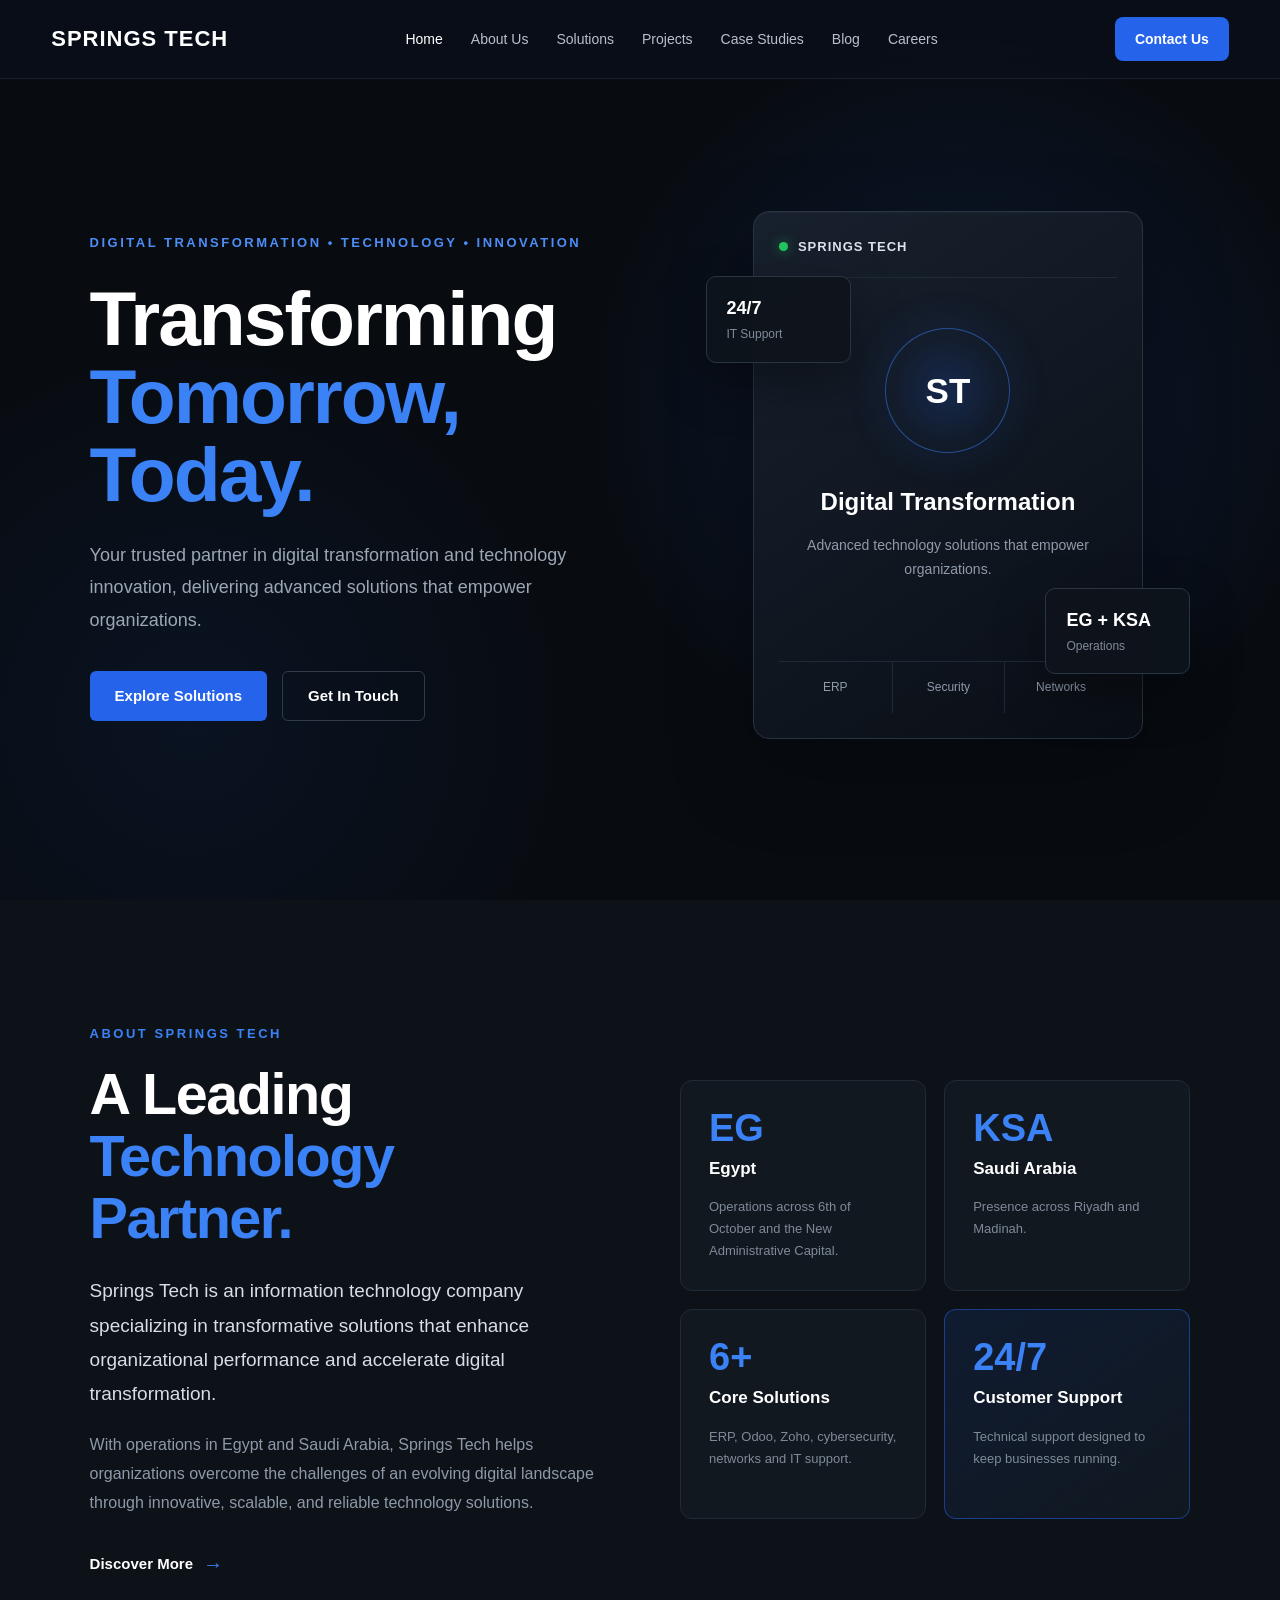
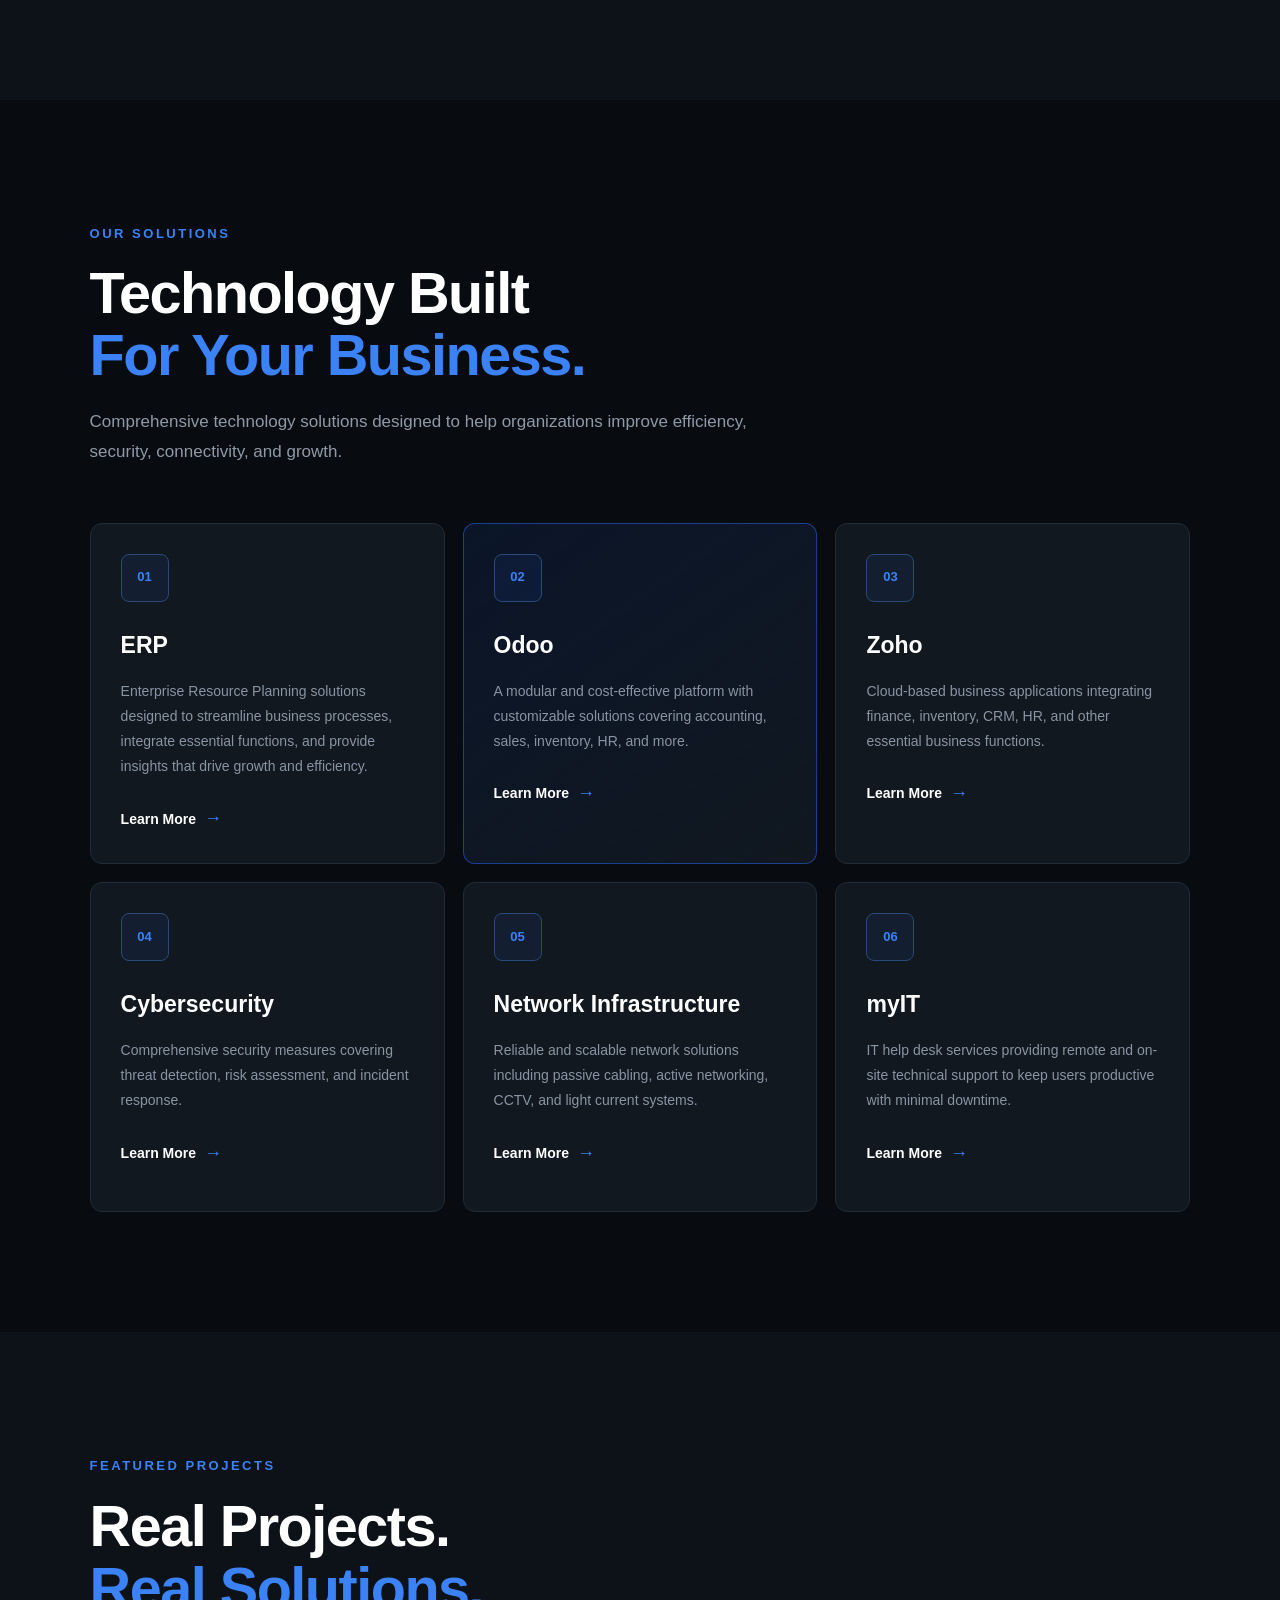
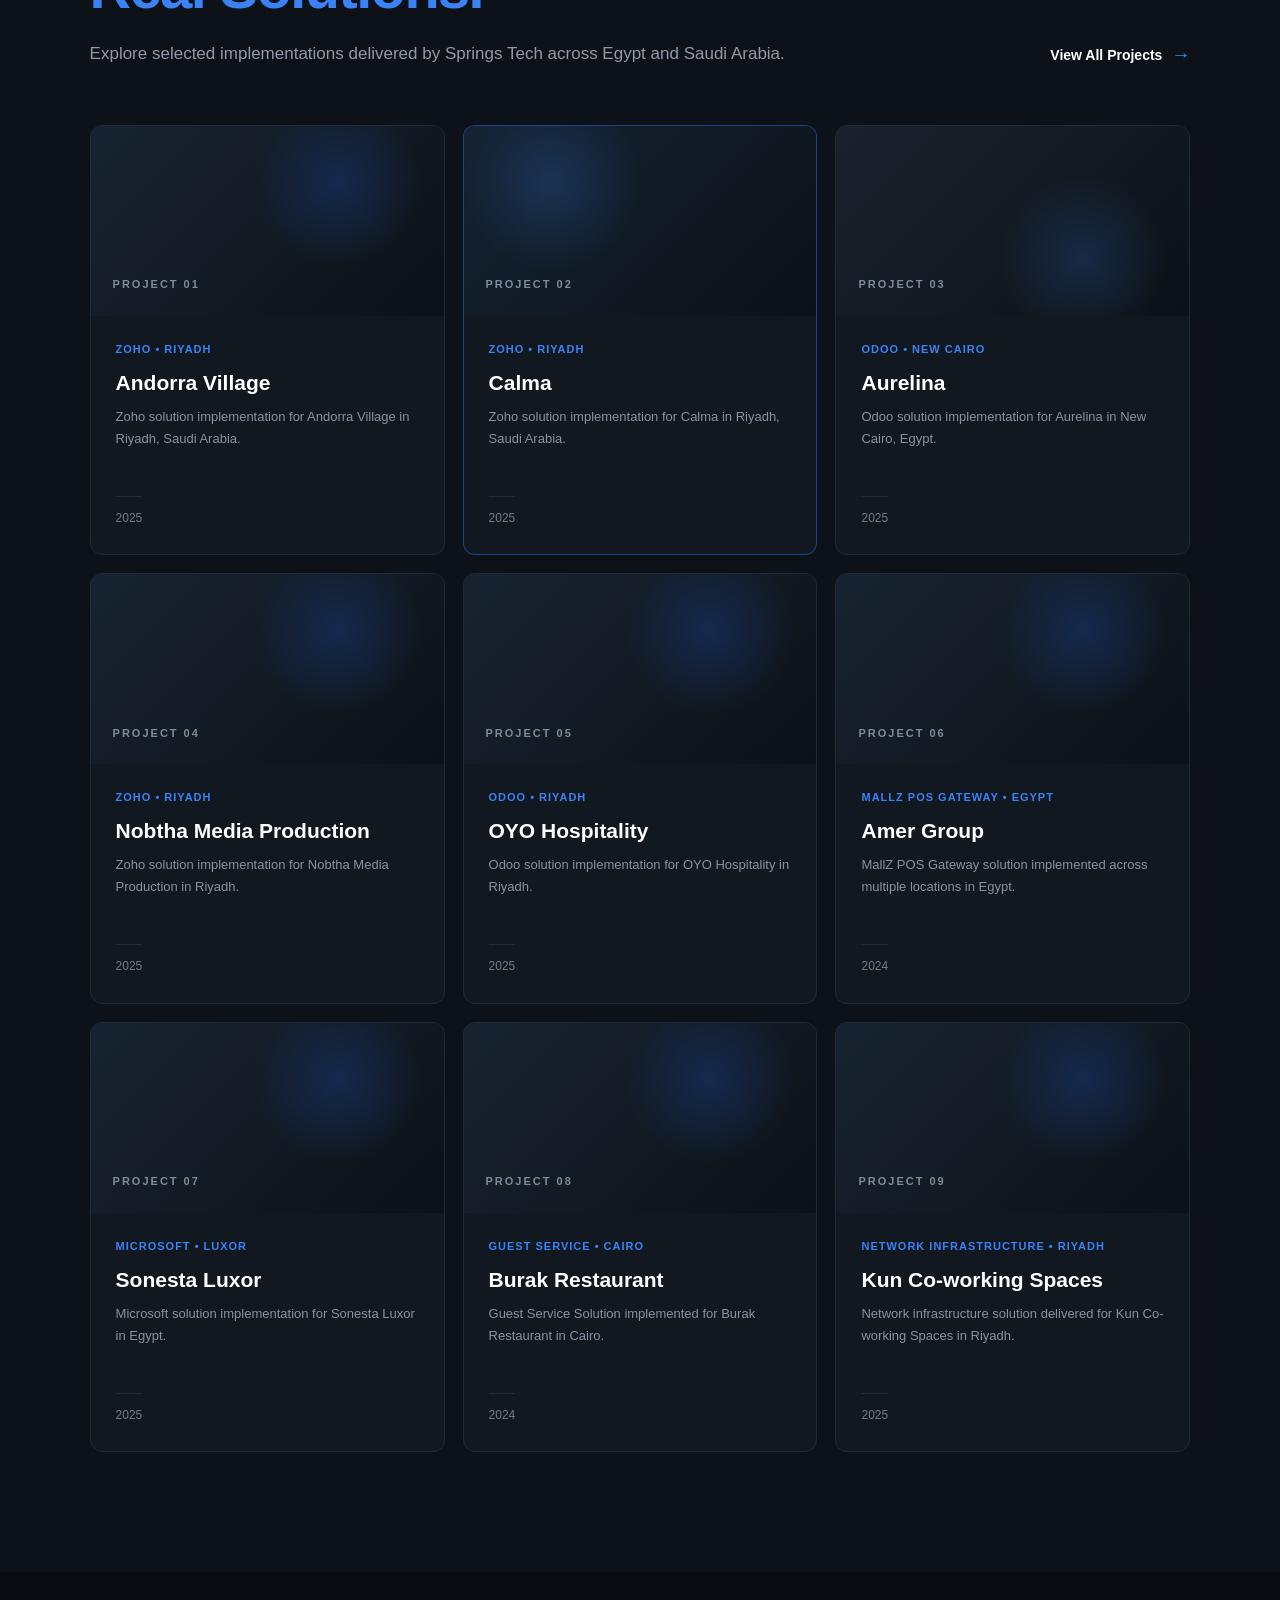
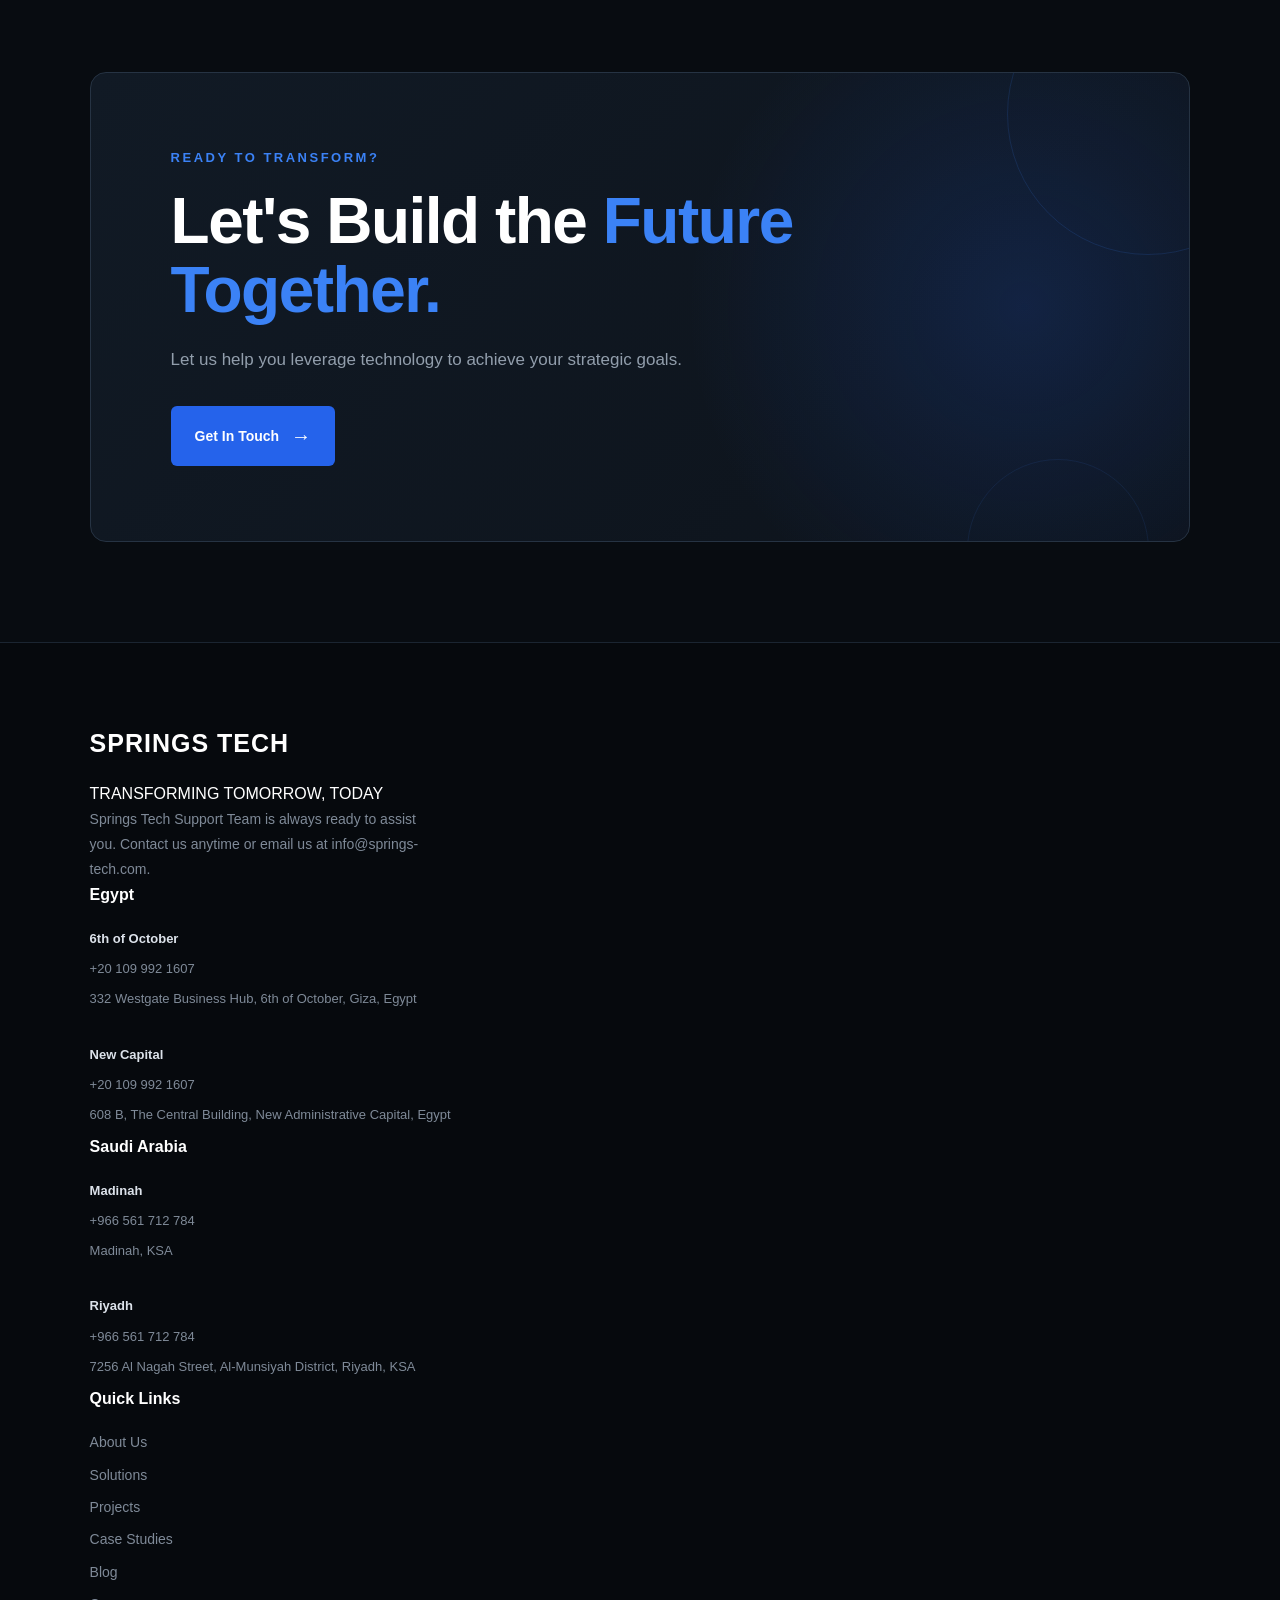
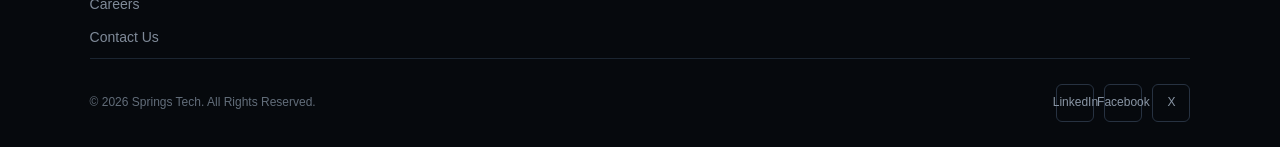
==== Home/index.html @ c2e62d29 "كدة كلو تمام" ====
<!DOCTYPE html>
<html lang="en">


<head>
    <meta charset="UTF-8">
    <meta name="viewport" content="width=device-width, initial-scale=1.0">

    <title>Springs Tech | Transforming Tomorrow, Today</title>

  <link rel="stylesheet" href="../Navbar/navbar.css">
<link rel="stylesheet" href="../CTA/cta.css">
<link rel="stylesheet" href="../Footer/footer.css">
<link rel="stylesheet" href="home.css">

</head>


<body>

    <!-- =========================
         NAVBAR
    ========================== -->

    <header class="navbar">

        <div class="navbar-container">

            <a href="index.html" class="logo">
                SPRINGS TECH
            </a>

            <nav class="nav-menu">

                <a href="index.html" class="nav-link active">
                    Home
                </a>

                <a href="pages/about.html" class="nav-link">
                    About Us
                </a>

                <a href="pages/solutions.html" class="nav-link">
                    Solutions
                </a>

                <a href="pages/projects.html" class="nav-link">
                    Projects
                </a>

                <a href="pages/case-studies.html" class="nav-link">
                    Case Studies
                </a>

                <a href="pages/blog.html" class="nav-link">
                    Blog
                </a>

                <a href="pages/careers.html" class="nav-link">
                    Careers
                </a>

            </nav>

            <a href="pages/contact.html" class="contact-btn">
                Contact Us
            </a>

            <button
                class="menu-toggle"
                id="menuToggle"
                aria-label="Open navigation menu"
            >
                <span></span>
                <span></span>
                <span></span>
            </button>

        </div>

    </header>


    <!-- =========================
         HERO
    ========================== -->

    <section class="hero">

        <div class="hero-container">

            <div class="hero-content">

                <span class="hero-label">
                    DIGITAL TRANSFORMATION • TECHNOLOGY • INNOVATION
                </span>

                <h1>
                    Transforming
                    <span>Tomorrow, Today.</span>
                </h1>

                <p>
                    Your trusted partner in digital transformation
                    and technology innovation, delivering advanced
                    solutions that empower organizations.
                </p>

                <div class="hero-buttons">

                    <a
                        href="#solutions"
                        class="hero-btn primary"
                    >
                        Explore Solutions
                    </a>

                    <a
                        href="pages/contact.html"
                        class="hero-btn secondary"
                    >
                        Get In Touch
                    </a>

                </div>

            </div>


            <div class="hero-visual">

                <div class="hero-card main-card">

                    <div class="card-top">

                        <span class="status-dot"></span>

                        <span>
                            SPRINGS TECH
                        </span>

                    </div>


                    <div class="card-content">

                        <div class="tech-circle">
                            ST
                        </div>

                        <h3>
                            Digital Transformation
                        </h3>

                        <p>
                            Advanced technology solutions
                            that empower organizations.
                        </p>

                    </div>


                    <div class="card-footer">

                        <span>
                            ERP
                        </span>

                        <span>
                            Security
                        </span>

                        <span>
                            Networks
                        </span>

                    </div>

                </div>


                <div class="floating-card card-one">

                    <strong>
                        24/7
                    </strong>

                    <span>
                        IT Support
                    </span>

                </div>


                <div class="floating-card card-two">

                    <strong>
                        EG + KSA
                    </strong>

                    <span>
                        Operations
                    </span>

                </div>

            </div>

        </div>

    </section>


    <!-- =========================
         ABOUT
    ========================== -->

    <section class="about-section" id="about">

        <div class="about-container">

            <div class="about-content">

                <span class="section-label">
                    ABOUT SPRINGS TECH
                </span>

                <h2>
                    A Leading
                    <span>
                        Technology Partner.
                    </span>
                </h2>

                <p class="about-intro">
                    Springs Tech is an information technology company
                    specializing in transformative solutions that
                    enhance organizational performance and accelerate
                    digital transformation.
                </p>

                <p class="about-description">
                    With operations in Egypt and Saudi Arabia, Springs Tech
                    helps organizations overcome the challenges of an
                    evolving digital landscape through innovative,
                    scalable, and reliable technology solutions.
                </p>

                <a
                    href="pages/about.html"
                    class="about-btn"
                >
                    Discover More
                    <span>→</span>
                </a>

            </div>


            <div class="about-stats">

                <div class="stat-card">

                    <span class="stat-number">
                        EG
                    </span>

                    <span class="stat-title">
                        Egypt
                    </span>

                    <p>
                        Operations across 6th of October
                        and the New Administrative Capital.
                    </p>

                </div>


                <div class="stat-card">

                    <span class="stat-number">
                        KSA
                    </span>

                    <span class="stat-title">
                        Saudi Arabia
                    </span>

                    <p>
                        Presence across Riyadh
                        and Madinah.
                    </p>

                </div>


                <div class="stat-card">

                    <span class="stat-number">
                        6+
                    </span>

                    <span class="stat-title">
                        Core Solutions
                    </span>

                    <p>
                        ERP, Odoo, Zoho, cybersecurity,
                        networks and IT support.
                    </p>

                </div>


                <div class="stat-card highlight">

                    <span class="stat-number">
                        24/7
                    </span>

                    <span class="stat-title">
                        Customer Support
                    </span>

                    <p>
                        Technical support designed
                        to keep businesses running.
                    </p>

                </div>

            </div>

        </div>

    </section>


    <!-- =========================
         SOLUTIONS
    ========================== -->

    <section
        class="solutions-section"
        id="solutions"
    >

        <div class="solutions-container">

            <div class="solutions-header">

                <span class="solutions-label">
                    OUR SOLUTIONS
                </span>

                <h2>
                    Technology Built
                    <span>
                        For Your Business.
                    </span>
                </h2>

                <p>
                    Comprehensive technology solutions designed
                    to help organizations improve efficiency,
                    security, connectivity, and growth.
                </p>

            </div>


            <div class="solutions-grid">


                <!-- ERP -->

                <div class="solution-card">

                    <div class="solution-icon">
                        01
                    </div>

                    <h3>
                        ERP
                    </h3>

                    <p>
                        Enterprise Resource Planning solutions
                        designed to streamline business processes,
                        integrate essential functions, and provide
                        insights that drive growth and efficiency.
                    </p>

                    <a
                        href="pages/solutions.html"
                        class="solution-link"
                    >
                        Learn More
                        <span>→</span>
                    </a>

                </div>


                <!-- ODOO -->

                <div class="solution-card featured">

                    <div class="solution-icon">
                        02
                    </div>

                    <h3>
                        Odoo
                    </h3>

                    <p>
                        A modular and cost-effective platform with
                        customizable solutions covering accounting,
                        sales, inventory, HR, and more.
                    </p>

                    <a
                        href="pages/solutions.html"
                        class="solution-link"
                    >
                        Learn More
                        <span>→</span>
                    </a>

                </div>


                <!-- ZOHO -->

                <div class="solution-card">

                    <div class="solution-icon">
                        03
                    </div>

                    <h3>
                        Zoho
                    </h3>

                    <p>
                        Cloud-based business applications integrating
                        finance, inventory, CRM, HR, and other essential
                        business functions.
                    </p>

                    <a
                        href="pages/solutions.html"
                        class="solution-link"
                    >
                        Learn More
                        <span>→</span>
                    </a>

                </div>


                <!-- CYBERSECURITY -->

                <div class="solution-card">

                    <div class="solution-icon">
                        04
                    </div>

                    <h3>
                        Cybersecurity
                    </h3>

                    <p>
                        Comprehensive security measures covering
                        threat detection, risk assessment, and
                        incident response.
                    </p>

                    <a
                        href="pages/solutions.html"
                        class="solution-link"
                    >
                        Learn More
                        <span>→</span>
                    </a>

                </div>


                <!-- NETWORK -->

                <div class="solution-card">

                    <div class="solution-icon">
                        05
                    </div>

                    <h3>
                        Network Infrastructure
                    </h3>

                    <p>
                        Reliable and scalable network solutions including
                        passive cabling, active networking, CCTV, and
                        light current systems.
                    </p>

                    <a
                        href="pages/solutions.html"
                        class="solution-link"
                    >
                        Learn More
                        <span>→</span>
                    </a>

                </div>


                <!-- MYIT -->

                <div class="solution-card">

                    <div class="solution-icon">
                        06
                    </div>

                    <h3>
                        myIT
                    </h3>

                    <p>
                        IT help desk services providing remote and
                        on-site technical support to keep users
                        productive with minimal downtime.
                    </p>

                    <a
                        href="pages/solutions.html"
                        class="solution-link"
                    >
                        Learn More
                        <span>→</span>
                    </a>

                </div>

            </div>

        </div>

    </section>


    <!-- =========================
         PROJECTS
    ========================== -->

    <section
        class="projects-section"
        id="projects"
    >

        <div class="projects-container">

            <div class="projects-header">

                <div class="projects-heading">

                    <span class="projects-label">
                        FEATURED PROJECTS
                    </span>

                    <h2>
                        Real Projects.
                        <span>
                            Real Solutions.
                        </span>
                    </h2>

                    <p>
                        Explore selected implementations delivered
                        by Springs Tech across Egypt and Saudi Arabia.
                    </p>

                </div>


                <a
                    href="pages/projects.html"
                    class="projects-view-all"
                >
                    View All Projects
                    <span>→</span>
                </a>

            </div>


            <div class="projects-grid">


                <!-- PROJECT 01 -->

                <article class="project-card">

                    <div class="project-visual">

                        <span class="project-number">
                            PROJECT 01
                        </span>

                    </div>


                    <div class="project-content">

                        <span class="project-category">
                            Zoho • Riyadh
                        </span>

                        <h3>
                            Andorra Village
                        </h3>

                        <p>
                            Zoho solution implementation for
                            Andorra Village in Riyadh, Saudi Arabia.
                        </p>

                        <span class="project-year">
                            2025
                        </span>

                    </div>

                </article>


                <!-- PROJECT 02 -->

                <article class="project-card featured">

                    <div class="project-visual">

                        <span class="project-number">
                            PROJECT 02
                        </span>

                    </div>


                    <div class="project-content">

                        <span class="project-category">
                            Zoho • Riyadh
                        </span>

                        <h3>
                            Calma
                        </h3>

                        <p>
                            Zoho solution implementation for
                            Calma in Riyadh, Saudi Arabia.
                        </p>

                        <span class="project-year">
                            2025
                        </span>

                    </div>

                </article>


                <!-- PROJECT 03 -->

                <article class="project-card">

                    <div class="project-visual">

                        <span class="project-number">
                            PROJECT 03
                        </span>

                    </div>


                    <div class="project-content">

                        <span class="project-category">
                            Odoo • New Cairo
                        </span>

                        <h3>
                            Aurelina
                        </h3>

                        <p>
                            Odoo solution implementation for
                            Aurelina in New Cairo, Egypt.
                        </p>

                        <span class="project-year">
                            2025
                        </span>

                    </div>

                </article>


                <!-- PROJECT 04 -->

                <article class="project-card">

                    <div class="project-visual">

                        <span class="project-number">
                            PROJECT 04
                        </span>

                    </div>


                    <div class="project-content">

                        <span class="project-category">
                            Zoho • Riyadh
                        </span>

                        <h3>
                            Nobtha Media Production
                        </h3>

                        <p>
                            Zoho solution implementation for
                            Nobtha Media Production in Riyadh.
                        </p>

                        <span class="project-year">
                            2025
                        </span>

                    </div>

                </article>


                <!-- PROJECT 05 -->

                <article class="project-card">

                    <div class="project-visual">

                        <span class="project-number">
                            PROJECT 05
                        </span>

                    </div>


                    <div class="project-content">

                        <span class="project-category">
                            Odoo • Riyadh
                        </span>

                        <h3>
                            OYO Hospitality
                        </h3>

                        <p>
                            Odoo solution implementation for
                            OYO Hospitality in Riyadh.
                        </p>

                        <span class="project-year">
                            2025
                        </span>

                    </div>

                </article>


                <!-- PROJECT 06 -->

                <article class="project-card">

                    <div class="project-visual">

                        <span class="project-number">
                            PROJECT 06
                        </span>

                    </div>


                    <div class="project-content">

                        <span class="project-category">
                            MallZ POS Gateway • Egypt
                        </span>

                        <h3>
                            Amer Group
                        </h3>

                        <p>
                            MallZ POS Gateway solution implemented
                            across multiple locations in Egypt.
                        </p>

                        <span class="project-year">
                            2024
                        </span>

                    </div>

                </article>


                <!-- PROJECT 07 -->

                <article class="project-card">

                    <div class="project-visual">

                        <span class="project-number">
                            PROJECT 07
                        </span>

                    </div>


                    <div class="project-content">

                        <span class="project-category">
                            Microsoft • Luxor
                        </span>

                        <h3>
                            Sonesta Luxor
                        </h3>

                        <p>
                            Microsoft solution implementation
                            for Sonesta Luxor in Egypt.
                        </p>

                        <span class="project-year">
                            2025
                        </span>

                    </div>

                </article>


                <!-- PROJECT 08 -->

                <article class="project-card">

                    <div class="project-visual">

                        <span class="project-number">
                            PROJECT 08
                        </span>

                    </div>


                    <div class="project-content">

                        <span class="project-category">
                            Guest Service • Cairo
                        </span>

                        <h3>
                            Burak Restaurant
                        </h3>

                        <p>
                            Guest Service Solution implemented
                            for Burak Restaurant in Cairo.
                        </p>

                        <span class="project-year">
                            2024
                        </span>

                    </div>

                </article>


                <!-- PROJECT 09 -->

                <article class="project-card">

                    <div class="project-visual">

                        <span class="project-number">
                            PROJECT 09
                        </span>

                    </div>


                    <div class="project-content">

                        <span class="project-category">
                            Network Infrastructure • Riyadh
                        </span>

                        <h3>
                            Kun Co-working Spaces
                        </h3>

                        <p>
                            Network infrastructure solution delivered
                            for Kun Co-working Spaces in Riyadh.
                        </p>

                        <span class="project-year">
                            2025
                        </span>

                    </div>

                </article>

            </div>

        </div>

    </section>


    <!-- =========================
         CTA
    ========================== -->

    <section class="cta-section">

        <div class="cta-container">

            <div class="cta-content">

                <span class="cta-label">
                    READY TO TRANSFORM?
                </span>

                <h2>
                    Let's Build the
                    <span>Future Together.</span>
                </h2>

                <p>
                    Let us help you leverage technology to achieve
                    your strategic goals.
                </p>

                <a
                    href="pages/contact.html"
                    class="cta-button"
                >
                    Get In Touch
                    <span>→</span>
                </a>

            </div>

        </div>

    </section>


    <!-- =========================
         FOOTER
    ========================== -->

    <footer class="footer">

        <div class="footer-container">


            <div class="footer-brand">

                <a href="index.html" class="footer-logo">
                    SPRINGS TECH
                </a>

                <p>
                    TRANSFORMING TOMORROW, TODAY
                </p>

                <p class="footer-description">
                    Springs Tech Support Team is always ready
                    to assist you. Contact us anytime or email us
                    at info@springs-tech.com.
                </p>

            </div>


            <div class="footer-column">

                <h3>
                    Egypt
                </h3>

                <p>
                    <strong>6th of October</strong>
                </p>

                <p>
                    +20 109 992 1607
                </p>

                <p>
                    332 Westgate Business Hub,
                    6th of October, Giza, Egypt
                </p>

                <br>

                <p>
                    <strong>New Capital</strong>
                </p>

                <p>
                    +20 109 992 1607
                </p>

                <p>
                    608 B, The Central Building,
                    New Administrative Capital, Egypt
                </p>

            </div>


            <div class="footer-column">

                <h3>
                    Saudi Arabia
                </h3>

                <p>
                    <strong>Madinah</strong>
                </p>

                <p>
                    +966 561 712 784
                </p>

                <p>
                    Madinah, KSA
                </p>

                <br>

                <p>
                    <strong>Riyadh</strong>
                </p>

                <p>
                    +966 561 712 784
                </p>

                <p>
                    7256 Al Nagah Street,
                    Al-Munsiyah District,
                    Riyadh, KSA
                </p>

            </div>


            <div class="footer-column">

                <h3>
                    Quick Links
                </h3>

                <a href="pages/about.html">
                    About Us
                </a>

                <a href="#solutions">
                    Solutions
                </a>

                <a href="#projects">
                    Projects
                </a>

                <a href="pages/case-studies.html">
                    Case Studies
                </a>

                <a href="pages/blog.html">
                    Blog
                </a>

                <a href="pages/careers.html">
                    Careers
                </a>

                <a href="pages/contact.html">
                    Contact Us
                </a>

            </div>

        </div>


        <div class="footer-bottom">

            <p>
                © 2026 Springs Tech. All Rights Reserved.
            </p>

            <div class="footer-social">

                <a
                    href="https://www.linkedin.com/"
                    target="_blank"
                >
                    LinkedIn
                </a>

                <a
                    href="https://www.facebook.com/"
                    target="_blank"
                >
                    Facebook
                </a>

                <a
                    href="https://x.com/"
                    target="_blank"
                >
                    X
                </a>

            </div>

        </div>

    </footer>


    <!-- =========================ؤ
         JAVASCRIPT
    ========================== -->

    <script src="js/navbar.js"></script>

</body>

</html>
---- Navbar/navbar.css ----
/* =========================
   NAVBAR
========================= */

.navbar {
    position: fixed;
    top: 0;
    left: 0;
    width: 100%;
    z-index: 1000;
    background: rgba(10, 15, 25, 0.92);
    backdrop-filter: blur(12px);
    border-bottom: 1px solid rgba(255, 255, 255, 0.08);
}

.navbar-container {
    width: min(1200px, 92%);
    margin: auto;
    min-height: 78px;

    display: flex;
    align-items: center;
    justify-content: space-between;
    gap: 30px;
}

.logo {
    color: #ffffff;
    text-decoration: none;
    font-size: 22px;
    font-weight: 800;
    letter-spacing: 1px;
    white-space: nowrap;
}

.nav-menu {
    display: flex;
    align-items: center;
    gap: 28px;
}

.nav-link {
    color: #b8c0cc;
    text-decoration: none;
    font-size: 14px;
    font-weight: 500;
    transition: 0.3s ease;
}

.nav-link:hover,
.nav-link.active {
    color: #ffffff;
}

.contact-btn {
    color: #ffffff;
    background: #2563eb;
    text-decoration: none;
    padding: 11px 20px;
    border-radius: 8px;
    font-size: 14px;
    font-weight: 600;
    transition: 0.3s ease;
}

.contact-btn:hover {
    background: #1d4ed8;
    transform: translateY(-2px);
}

.menu-toggle {
    display: none;
    width: 42px;
    height: 42px;
    border: 0;
    background: transparent;
    cursor: pointer;
    padding: 8px;
}

.menu-toggle span {
    display: block;
    width: 100%;
    height: 2px;
    margin: 6px 0;
    background: #ffffff;
    transition: 0.3s ease;
}


/* =========================
   MOBILE
========================= */

@media (max-width: 900px) {

    .nav-menu {
        position: absolute;
        top: 78px;
        left: 0;
        width: 100%;

        display: none;
        flex-direction: column;
        align-items: flex-start;

        padding: 25px;
        background: #0a0f19;
        border-top: 1px solid rgba(255, 255, 255, 0.08);
    }

    .nav-menu.active {
        display: flex;
    }

    .nav-link {
        width: 100%;
        padding: 10px 0;
    }

    .contact-btn {
        display: none;
    }

    .menu-toggle {
        display: block;
    }
}
---- CTA/cta.css ----
/* =========================
   CTA SECTION
========================= */

.cta-section {
    padding: 100px 7%;
    background: #080c11;
}

.cta-container {
    max-width: 1400px;
    margin: 0 auto;
}

.cta-content {
    position: relative;
    overflow: hidden;
    padding: 75px 80px;
    border: 1px solid #263343;
    border-radius: 16px;
    background:
        radial-gradient(
            circle at 85% 50%,
            rgba(37, 99, 235, 0.18),
            transparent 35%
        ),
        linear-gradient(
            135deg,
            #111a25,
            #0d131b
        );
}

.cta-content::before {
    content: "";
    position: absolute;
    width: 280px;
    height: 280px;
    right: -100px;
    top: -100px;
    border: 1px solid rgba(59, 130, 246, 0.15);
    border-radius: 50%;
}

.cta-content::after {
    content: "";
    position: absolute;
    width: 180px;
    height: 180px;
    right: 40px;
    bottom: -100px;
    border: 1px solid rgba(59, 130, 246, 0.1);
    border-radius: 50%;
}

.cta-label {
    position: relative;
    z-index: 2;
    display: block;
    margin-bottom: 18px;
    color: #3b82f6;
    font-size: 13px;
    font-weight: 700;
    letter-spacing: 2.5px;
}

.cta-content h2 {
    position: relative;
    z-index: 2;
    max-width: 800px;
    margin-bottom: 20px;
    color: #ffffff;
    font-size: clamp(38px, 5vw, 65px);
    line-height: 1.08;
    letter-spacing: -1.5px;
}

.cta-content h2 span {
    color: #3b82f6;
}

.cta-content p {
    position: relative;
    z-index: 2;
    max-width: 650px;
    margin-bottom: 30px;
    color: #929eac;
    font-size: 17px;
    line-height: 1.8;
}

.cta-button {
    position: relative;
    z-index: 2;
    display: inline-flex;
    align-items: center;
    gap: 12px;
    padding: 14px 24px;
    border-radius: 6px;
    background: #2563eb;
    color: #ffffff;
    font-size: 14px;
    font-weight: 700;
    transition: all 0.3s ease;
}

.cta-button span {
    font-size: 20px;
    transition: 0.3s ease;
}

.cta-button:hover {
    background: #1d4ed8;
    transform: translateY(-2px);
}

.cta-button:hover span {
    transform: translateX(5px);
}


/* =========================
   RESPONSIVE
========================= */

@media (max-width: 700px) {

    .cta-section {
        padding: 70px 6%;
    }

    .cta-content {
        padding: 50px 30px;
    }

    .cta-content h2 {
        font-size: 38px;
    }

    .cta-content p {
        font-size: 15px;
    }
}
---- Footer/footer.css ----
/* =========================
   FOOTER
========================= */

.footer {
    padding: 80px 7% 25px;
    background: #06090d;
    border-top: 1px solid #1b2531;
}

.footer-container {
    max-width: 1400px;
    margin: 0 auto;
}


/* =========================
   FOOTER TOP
========================= */

.footer-top {
    display: grid;
    grid-template-columns: 1.3fr 1fr 1fr 1fr;
    gap: 50px;
    padding-bottom: 60px;
}

.footer-brand {
    max-width: 340px;
}

.footer-logo {
    display: inline-block;
    margin-bottom: 18px;
    color: #ffffff;
    font-size: 25px;
    font-weight: 800;
    letter-spacing: 1px;
}

.footer-tagline {
    margin-bottom: 15px;
    color: #3b82f6;
    font-size: 13px;
    font-weight: 700;
    letter-spacing: 1.5px;
}

.footer-description {
    color: #7f8a98;
    font-size: 14px;
    line-height: 1.8;
}


/* =========================
   FOOTER COLUMNS
========================= */

.footer-column h3 {
    margin-bottom: 20px;
    color: #ffffff;
    font-size: 16px;
}

.footer-column p {
    margin-bottom: 8px;
    color: #7f8a98;
    font-size: 13px;
    line-height: 1.7;
}

.footer-column p strong {
    color: #dce2ea;
}

.footer-column a {
    display: block;
    width: fit-content;
    margin-bottom: 10px;
    color: #7f8a98;
    font-size: 14px;
    transition: 0.3s ease;
}

.footer-column a:hover {
    color: #3b82f6;
}


/* =========================
   FOOTER LOCATIONS
========================= */

.footer-location {
    margin-bottom: 22px;
}

.footer-location h4 {
    margin-bottom: 7px;
    color: #ffffff;
    font-size: 14px;
}

.footer-location p {
    margin-bottom: 4px;
}


/* =========================
   SOCIAL
========================= */

.footer-social {
    display: flex;
    gap: 10px;
    flex-wrap: wrap;
}

.footer-social a {
    display: flex;
    align-items: center;
    justify-content: center;
    width: 38px;
    height: 38px;
    margin: 0;
    border: 1px solid #273241;
    border-radius: 6px;
    color: #8995a4;
    font-size: 12px;
    transition: 0.3s ease;
}

.footer-social a:hover {
    border-color: #3b82f6;
    background: rgba(37, 99, 235, 0.1);
    color: #3b82f6;
}


/* =========================
   FOOTER BOTTOM
========================= */

.footer-bottom {
    display: flex;
    align-items: center;
    justify-content: space-between;
    gap: 20px;
    padding-top: 25px;
    border-top: 1px solid #1b2531;
}

.footer-bottom p {
    color: #626d7a;
    font-size: 12px;
}

.footer-bottom-links {
    display: flex;
    gap: 20px;
}

.footer-bottom-links a {
    color: #626d7a;
    font-size: 12px;
    transition: 0.3s ease;
}

.footer-bottom-links a:hover {
    color: #3b82f6;
}


/* =========================
   RESPONSIVE
========================= */

@media (max-width: 1000px) {

    .footer-top {
        grid-template-columns: repeat(2, 1fr);
        gap: 40px;
    }
}

@media (max-width: 600px) {

    .footer {
        padding: 65px 6% 25px;
    }

    .footer-top {
        grid-template-columns: 1fr;
        gap: 35px;
    }

    .footer-bottom {
        flex-direction: column;
        align-items: flex-start;
    }

    .footer-bottom-links {
        flex-wrap: wrap;
    }
}
---- Home/home.css ----
/* =========================================================
   GLOBAL
========================================================= */

* {
    margin: 0;
    padding: 0;
    box-sizing: border-box;
}

html {
    scroll-behavior: smooth;
}

body {
    font-family: Arial, Helvetica, sans-serif;
    background: #080c11;
    color: #ffffff;
    line-height: 1.6;
}

a {
    text-decoration: none;
    color: inherit;
}

button {
    font-family: inherit;
}

section {
    position: relative;
    overflow: hidden;
}


/* =========================================================
   HERO
========================================================= */

.hero {
    min-height: 100vh;
    padding: 150px 7% 100px;
    display: flex;
    align-items: center;
    background:
        radial-gradient(
            circle at 75% 45%,
            rgba(37, 99, 235, 0.16),
            transparent 35%
        ),
        radial-gradient(
            circle at 15% 80%,
            rgba(37, 99, 235, 0.08),
            transparent 30%
        ),
        #080c11;
}

.hero-container {
    width: 100%;
    max-width: 1400px;
    margin: 0 auto;
    display: grid;
    grid-template-columns: 1.05fr 0.95fr;
    align-items: center;
    gap: 80px;
}

.hero-content {
    max-width: 720px;
}

.hero-label {
    display: inline-block;
    margin-bottom: 25px;
    color: #4d8df7;
    font-size: 13px;
    font-weight: 700;
    letter-spacing: 2.5px;
}

.hero h1 {
    margin-bottom: 25px;
    font-size: clamp(52px, 6vw, 88px);
    line-height: 1.02;
    font-weight: 800;
    letter-spacing: -2px;
}

.hero h1 span {
    display: block;
    color: #3b82f6;
}

.hero p {
    max-width: 650px;
    margin-bottom: 35px;
    color: #9ca7b5;
    font-size: 18px;
    line-height: 1.8;
}

.hero-buttons {
    display: flex;
    align-items: center;
    gap: 15px;
    flex-wrap: wrap;
}

.hero-btn {
    display: inline-flex;
    align-items: center;
    justify-content: center;
    min-height: 50px;
    padding: 0 25px;
    border-radius: 6px;
    font-size: 15px;
    font-weight: 700;
    transition: all 0.3s ease;
}

.hero-btn.primary {
    background: #2563eb;
    color: #ffffff;
}

.hero-btn.primary:hover {
    background: #1d4ed8;
    transform: translateY(-2px);
}

.hero-btn.secondary {
    border: 1px solid #303b4a;
    color: #ffffff;
    background: transparent;
}

.hero-btn.secondary:hover {
    border-color: #3b82f6;
    color: #3b82f6;
}


/* =========================================================
   HERO VISUAL
========================================================= */

.hero-visual {
    position: relative;
    min-height: 500px;
    display: flex;
    align-items: center;
    justify-content: center;
}

.hero-card {
    position: relative;
    z-index: 2;
}

.main-card {
    width: 390px;
    min-height: 430px;
    padding: 25px;
    border: 1px solid #273242;
    border-radius: 16px;
    background:
        linear-gradient(
            145deg,
            rgba(24, 33, 45, 0.98),
            rgba(10, 15, 22, 0.98)
        );
    box-shadow:
        0 30px 80px rgba(0, 0, 0, 0.35),
        inset 0 1px 0 rgba(255, 255, 255, 0.03);
}

.card-top {
    display: flex;
    align-items: center;
    gap: 10px;
    padding-bottom: 20px;
    border-bottom: 1px solid #202a37;
    color: #dce3ec;
    font-size: 13px;
    font-weight: 700;
    letter-spacing: 1px;
}

.status-dot {
    width: 9px;
    height: 9px;
    border-radius: 50%;
    background: #22c55e;
    box-shadow: 0 0 12px rgba(34, 197, 94, 0.6);
}

.card-content {
    padding: 50px 15px 45px;
    text-align: center;
}

.tech-circle {
    width: 125px;
    height: 125px;
    margin: 0 auto 30px;
    display: flex;
    align-items: center;
    justify-content: center;
    border: 1px solid rgba(59, 130, 246, 0.5);
    border-radius: 50%;
    background:
        radial-gradient(
            circle,
            rgba(37, 99, 235, 0.2),
            rgba(37, 99, 235, 0.03) 65%
        );
    color: #ffffff;
    font-size: 35px;
    font-weight: 800;
    box-shadow:
        0 0 45px rgba(37, 99, 235, 0.12);
}

.card-content h3 {
    margin-bottom: 12px;
    font-size: 24px;
}

.card-content p {
    color: #8f9baa;
    font-size: 14px;
    line-height: 1.7;
}

.card-footer {
    display: grid;
    grid-template-columns: repeat(3, 1fr);
    border-top: 1px solid #202a37;
}

.card-footer span {
    padding: 16px 8px;
    color: #8e9aaa;
    text-align: center;
    font-size: 12px;
}

.card-footer span + span {
    border-left: 1px solid #202a37;
}

.floating-card {
    position: absolute;
    z-index: 3;
    display: flex;
    flex-direction: column;
    gap: 3px;
    min-width: 145px;
    padding: 17px 20px;
    border: 1px solid #2a3544;
    border-radius: 10px;
    background: rgba(14, 20, 28, 0.95);
    box-shadow: 0 20px 50px rgba(0, 0, 0, 0.35);
}

.floating-card strong {
    color: #ffffff;
    font-size: 18px;
}

.floating-card span {
    color: #7f8a99;
    font-size: 12px;
}

.card-one {
    top: 65px;
    left: 0;
}

.card-two {
    right: 0;
    bottom: 65px;
}


/* =========================================================
   ABOUT
========================================================= */

.about-section {
    padding: 120px 7%;
    background: #0d1218;
}

.about-container {
    max-width: 1400px;
    margin: 0 auto;
    display: grid;
    grid-template-columns: 1fr 1fr;
    gap: 80px;
    align-items: center;
}

.about-content {
    max-width: 650px;
}

.section-label,
.solutions-label,
.projects-label {
    display: inline-block;
    margin-bottom: 18px;
    color: #3b82f6;
    font-size: 13px;
    font-weight: 700;
    letter-spacing: 2.5px;
}

.about-content h2 {
    margin-bottom: 25px;
    font-size: clamp(40px, 4.5vw, 64px);
    line-height: 1.08;
    letter-spacing: -1.5px;
}

.about-content h2 span {
    display: block;
    color: #3b82f6;
}

.about-intro {
    margin-bottom: 20px;
    color: #d9dee6;
    font-size: 19px;
    line-height: 1.8;
}

.about-description {
    margin-bottom: 30px;
    color: #8e99a8;
    font-size: 16px;
    line-height: 1.8;
}

.about-btn {
    display: inline-flex;
    align-items: center;
    gap: 10px;
    color: #ffffff;
    font-size: 15px;
    font-weight: 700;
    transition: 0.3s ease;
}

.about-btn span {
    color: #3b82f6;
    font-size: 20px;
    transition: 0.3s ease;
}

.about-btn:hover {
    color: #3b82f6;
}

.about-btn:hover span {
    transform: translateX(5px);
}


/* =========================================================
   ABOUT STATS
========================================================= */

.about-stats {
    display: grid;
    grid-template-columns: repeat(2, 1fr);
    gap: 18px;
}

.stat-card {
    min-height: 210px;
    padding: 28px;
    border: 1px solid #202b38;
    border-radius: 12px;
    background: #111820;
    transition: all 0.3s ease;
}

.stat-card:hover {
    border-color: #315d9f;
    transform: translateY(-4px);
}

.stat-card.highlight {
    border-color: rgba(37, 99, 235, 0.5);
    background:
        linear-gradient(
            145deg,
            rgba(37, 99, 235, 0.12),
            #111820
        );
}

.stat-number {
    display: block;
    margin-bottom: 8px;
    color: #3b82f6;
    font-size: 38px;
    font-weight: 800;
    line-height: 1;
}

.stat-title {
    display: block;
    margin-bottom: 14px;
    color: #ffffff;
    font-size: 17px;
    font-weight: 700;
}

.stat-card p {
    color: #7f8a98;
    font-size: 13px;
    line-height: 1.7;
}


/* =========================================================
   SOLUTIONS
========================================================= */

.solutions-section {
    padding: 120px 7%;
    background: #080c11;
}

.solutions-container {
    max-width: 1400px;
    margin: 0 auto;
}

.solutions-header {
    max-width: 800px;
    margin-bottom: 55px;
}

.solutions-header h2 {
    margin-bottom: 20px;
    font-size: clamp(40px, 4.5vw, 64px);
    line-height: 1.08;
    letter-spacing: -1.5px;
}

.solutions-header h2 span {
    display: block;
    color: #3b82f6;
}

.solutions-header p {
    max-width: 700px;
    color: #8f9aa8;
    font-size: 17px;
    line-height: 1.8;
}

.solutions-grid {
    display: grid;
    grid-template-columns: repeat(3, 1fr);
    gap: 18px;
}

.solution-card {
    position: relative;
    min-height: 330px;
    padding: 30px;
    border: 1px solid #202b38;
    border-radius: 12px;
    background: #111820;
    transition: all 0.3s ease;
}

.solution-card:hover {
    border-color: #315d9f;
    transform: translateY(-5px);
}

.solution-card.featured {
    border-color: rgba(37, 99, 235, 0.55);
    background:
        linear-gradient(
            145deg,
            rgba(37, 99, 235, 0.11),
            #111820
        );
}

.solution-icon {
    width: 48px;
    height: 48px;
    margin-bottom: 25px;
    display: flex;
    align-items: center;
    justify-content: center;
    border: 1px solid #294a78;
    border-radius: 8px;
    background: rgba(37, 99, 235, 0.08);
    color: #3b82f6;
    font-size: 13px;
    font-weight: 800;
}

.solution-card h3 {
    margin-bottom: 15px;
    font-size: 23px;
}

.solution-card p {
    margin-bottom: 25px;
    color: #8994a2;
    font-size: 14px;
    line-height: 1.8;
}

.solution-link {
    display: inline-flex;
    align-items: center;
    gap: 8px;
    color: #ffffff;
    font-size: 14px;
    font-weight: 700;
    transition: 0.3s ease;
}

.solution-link span {
    color: #3b82f6;
    font-size: 18px;
    transition: 0.3s ease;
}

.solution-link:hover {
    color: #3b82f6;
}

.solution-link:hover span {
    transform: translateX(5px);
}


/* =========================================================
   PROJECTS
========================================================= */

.projects-section {
    padding: 120px 7%;
    background: #0d1218;
}

.projects-container {
    max-width: 1400px;
    margin: 0 auto;
}

.projects-header {
    display: flex;
    justify-content: space-between;
    align-items: flex-end;
    gap: 40px;
    margin-bottom: 55px;
}

.projects-heading {
    max-width: 800px;
}

.projects-heading h2 {
    margin-bottom: 20px;
    font-size: clamp(40px, 4.5vw, 64px);
    line-height: 1.08;
    letter-spacing: -1.5px;
}

.projects-heading h2 span {
    display: block;
    color: #3b82f6;
}

.projects-heading p {
    max-width: 700px;
    color: #8f9aa8;
    font-size: 17px;
    line-height: 1.8;
}

.projects-view-all {
    display: inline-flex;
    align-items: center;
    gap: 9px;
    white-space: nowrap;
    color: #ffffff;
    font-size: 14px;
    font-weight: 700;
}

.projects-view-all span {
    color: #3b82f6;
    font-size: 19px;
    transition: 0.3s ease;
}

.projects-view-all:hover {
    color: #3b82f6;
}

.projects-view-all:hover span {
    transform: translateX(5px);
}

.projects-grid {
    display: grid;
    grid-template-columns: repeat(3, 1fr);
    gap: 18px;
}

.project-card {
    overflow: hidden;
    border: 1px solid #202b38;
    border-radius: 12px;
    background: #111820;
    transition: all 0.3s ease;
}

.project-card:hover {
    border-color: #315d9f;
    transform: translateY(-5px);
}

.project-card.featured {
    border-color: rgba(37, 99, 235, 0.55);
}

.project-visual {
    height: 190px;
    display: flex;
    align-items: flex-end;
    padding: 22px;
    background:
        radial-gradient(
            circle at 70% 30%,
            rgba(37, 99, 235, 0.22),
            transparent 30%
        ),
        linear-gradient(
            135deg,
            #182331,
            #0c1117
        );
}

.project-card:nth-child(2) .project-visual {
    background:
        radial-gradient(
            circle at 25% 30%,
            rgba(59, 130, 246, 0.2),
            transparent 30%
        ),
        linear-gradient(
            135deg,
            #152333,
            #0c1117
        );
}

.project-card:nth-child(3) .project-visual {
    background:
        radial-gradient(
            circle at 70% 70%,
            rgba(59, 130, 246, 0.18),
            transparent 30%
        ),
        linear-gradient(
            135deg,
            #19222d,
            #0c1117
        );
}

.project-number {
    color: #7f8b9b;
    font-size: 11px;
    font-weight: 700;
    letter-spacing: 2px;
}

.project-content {
    position: relative;
    padding: 25px;
}

.project-category {
    display: block;
    margin-bottom: 10px;
    color: #3b82f6;
    font-size: 11px;
    font-weight: 700;
    letter-spacing: 1px;
    text-transform: uppercase;
}

.project-content h3 {
    margin-bottom: 10px;
    color: #ffffff;
    font-size: 21px;
    line-height: 1.3;
}

.project-content p {
    min-height: 72px;
    margin-bottom: 18px;
    color: #8792a0;
    font-size: 13px;
    line-height: 1.7;
}

.project-year {
    display: inline-block;
    padding-top: 12px;
    border-top: 1px solid #202b38;
    color: #707c8c;
    font-size: 12px;
}


/* =========================================================
   RESPONSIVE
========================================================= */

@media (max-width: 1100px) {

    .hero-container {
        grid-template-columns: 1fr;
        gap: 60px;
    }

    .hero-content {
        max-width: 850px;
    }

    .hero-visual {
        min-height: 470px;
    }

    .about-container {
        grid-template-columns: 1fr;
        gap: 60px;
    }

    .solutions-grid,
    .projects-grid {
        grid-template-columns: repeat(2, 1fr);
    }
}


@media (max-width: 750px) {

    .hero {
        padding: 125px 6% 80px;
    }

    .hero h1 {
        font-size: 50px;
    }

    .hero p {
        font-size: 16px;
    }

    .hero-visual {
        min-height: 400px;
    }

    .main-card {
        width: min(100%, 350px);
    }

    .card-one {
        left: -5px;
        top: 20px;
    }

    .card-two {
        right: -5px;
        bottom: 20px;
    }

    .about-section,
    .solutions-section,
    .projects-section {
        padding: 85px 6%;
    }

    .about-stats {
        grid-template-columns: 1fr;
    }

    .solutions-grid,
    .projects-grid {
        grid-template-columns: 1fr;
    }

    .projects-header {
        flex-direction: column;
        align-items: flex-start;
    }

    .projects-view-all {
        margin-top: 5px;
    }
}


@media (max-width: 480px) {

    .hero h1 {
        font-size: 42px;
    }

    .hero-buttons {
        flex-direction: column;
        align-items: stretch;
    }

    .hero-btn {
        width: 100%;
    }

    .hero-visual {
        min-height: 370px;
    }

    .main-card {
        min-height: 380px;
        padding: 20px;
    }

    .tech-circle {
        width: 100px;
        height: 100px;
        font-size: 28px;
    }

    .floating-card {
        min-width: 120px;
        padding: 13px 15px;
    }

    .card-one {
        left: 0;
    }

    .card-two {
        right: 0;
    }

    .stat-card {
        min-height: auto;
    }

    .solution-card {
        min-height: auto;
    }

    .project-visual {
        height: 160px;
    }
}
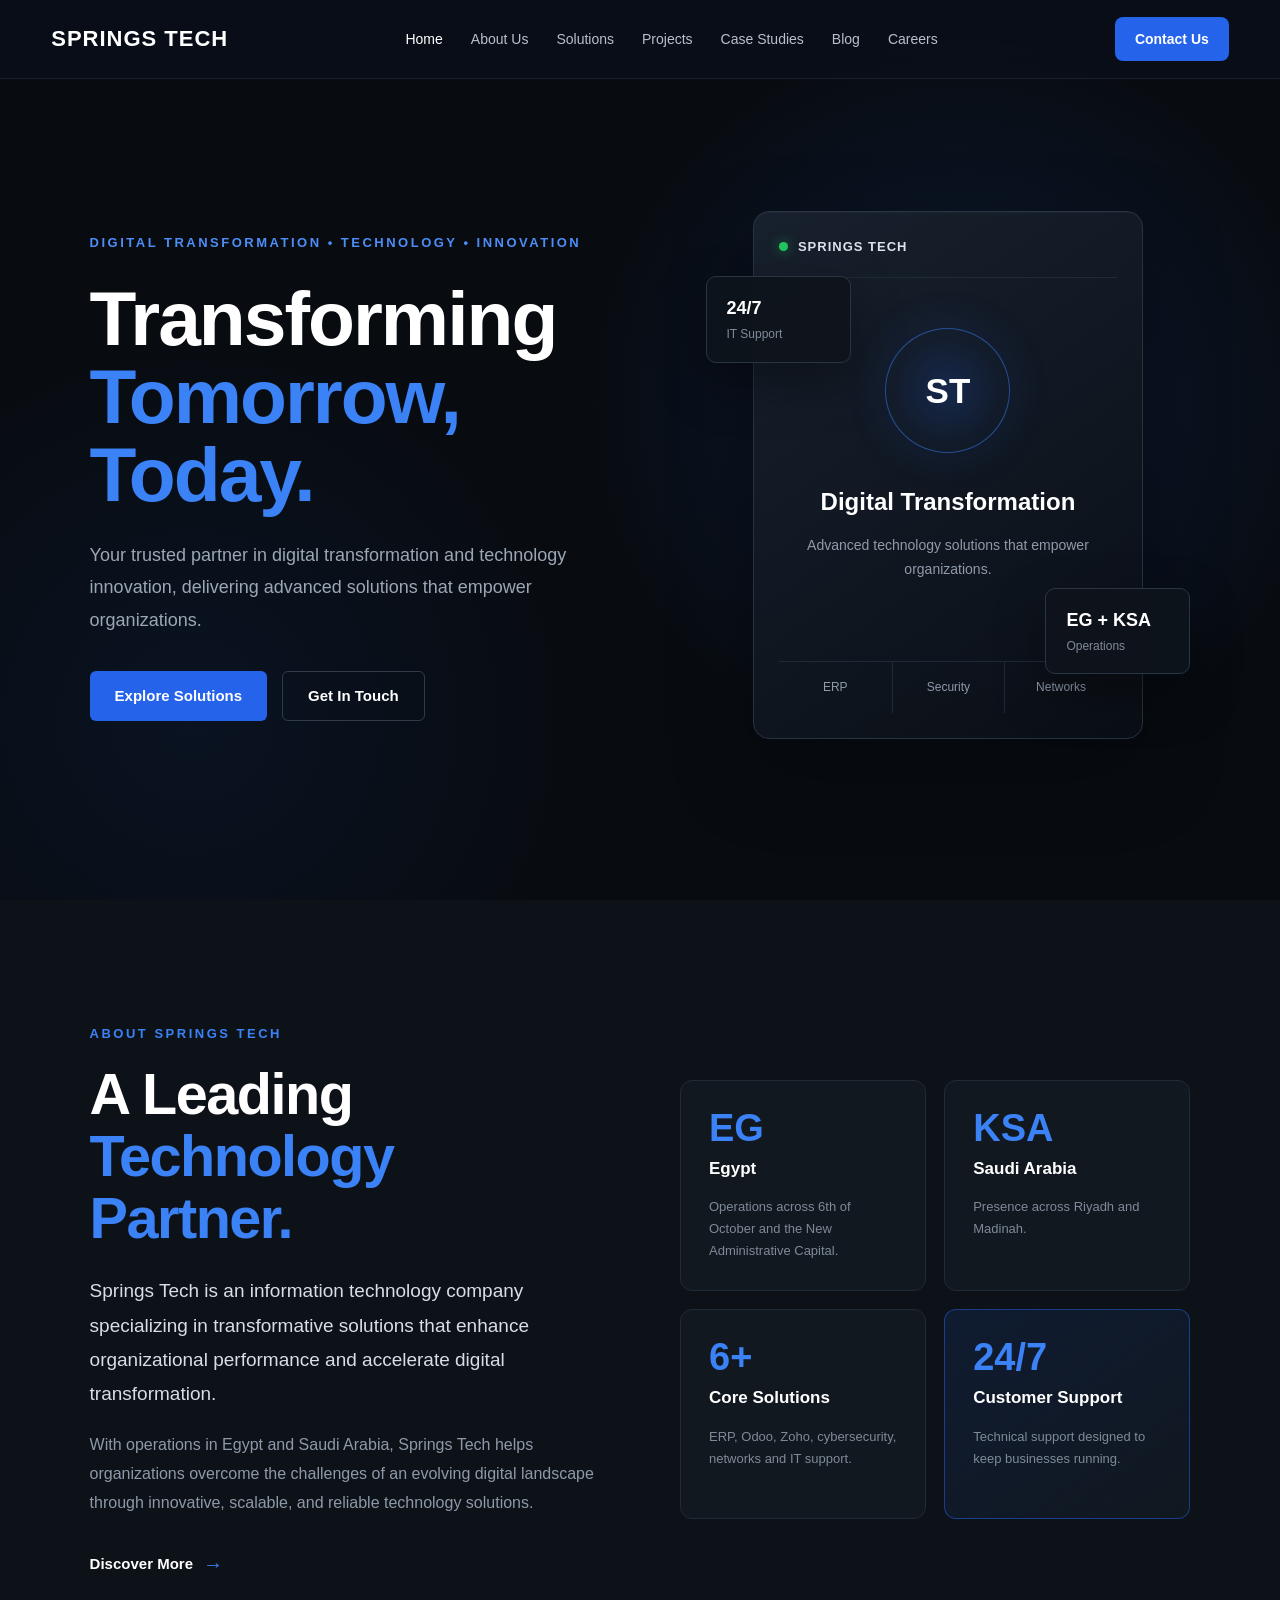
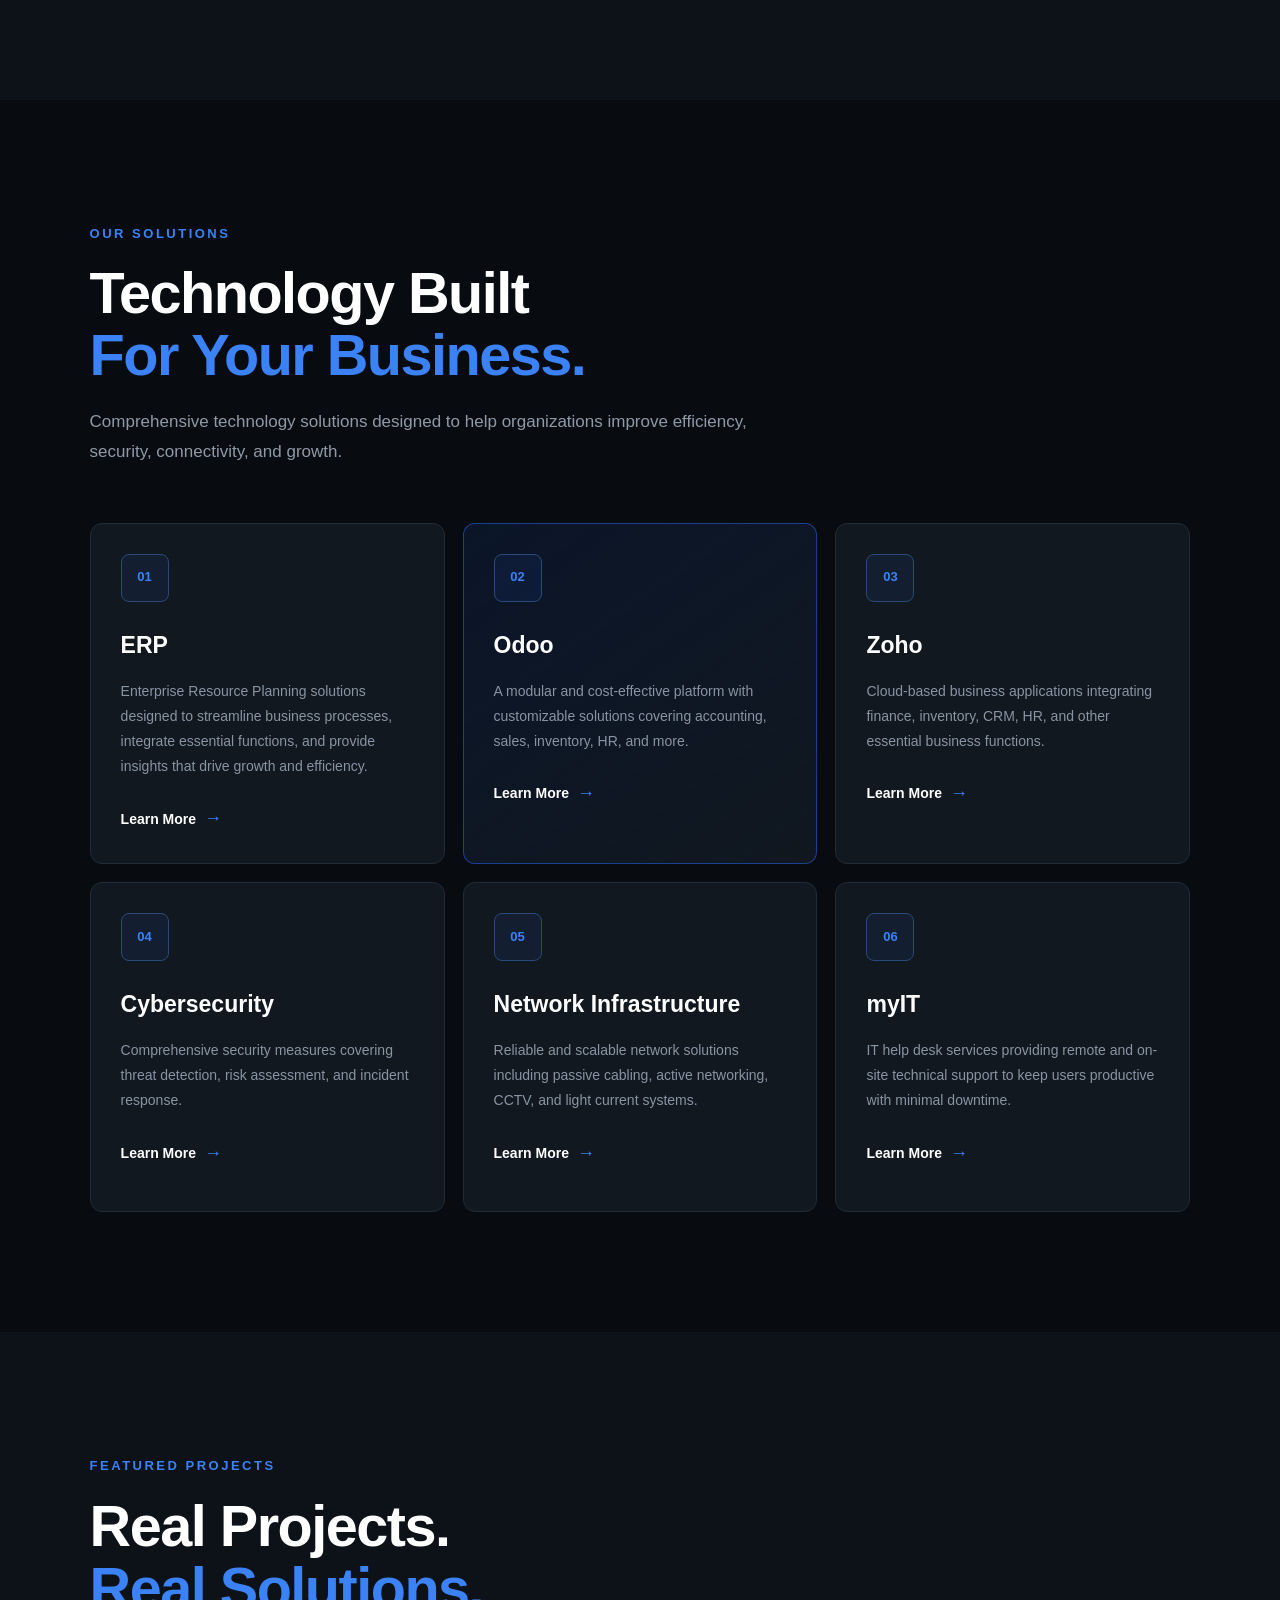
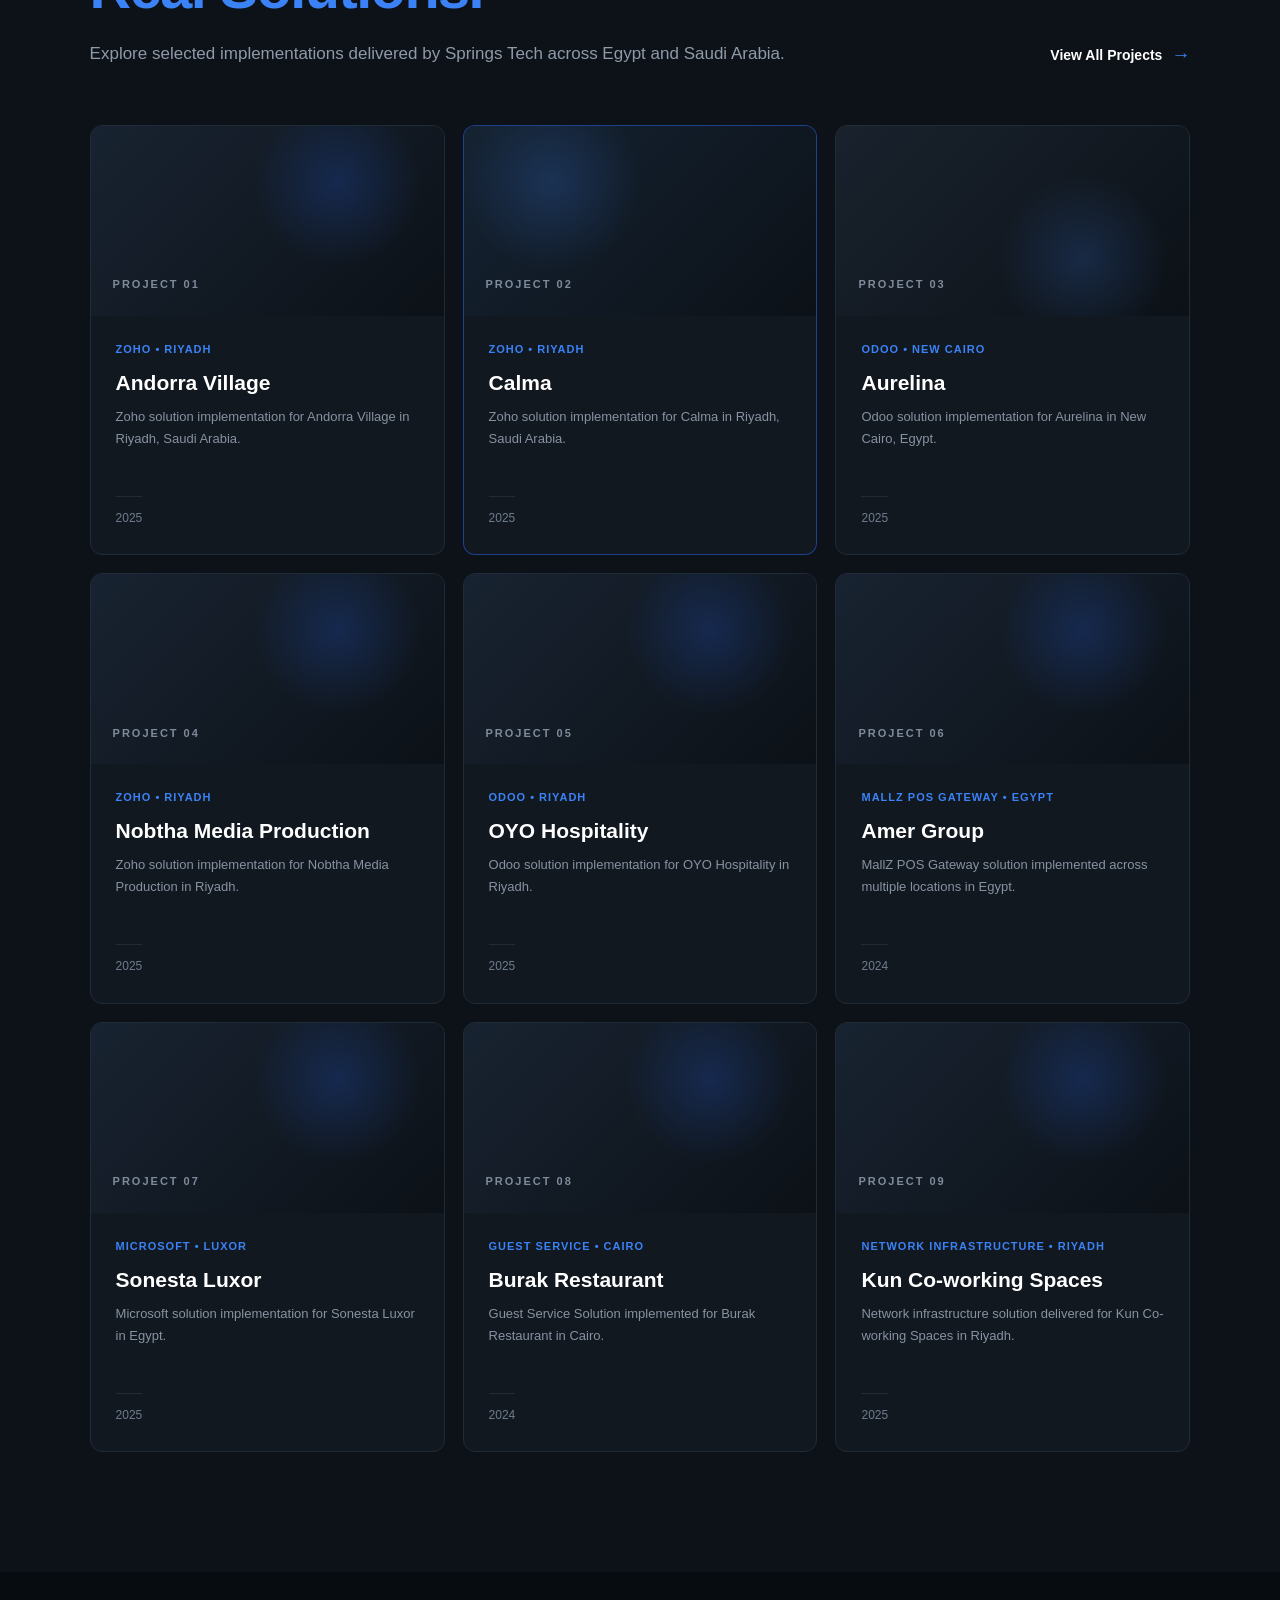
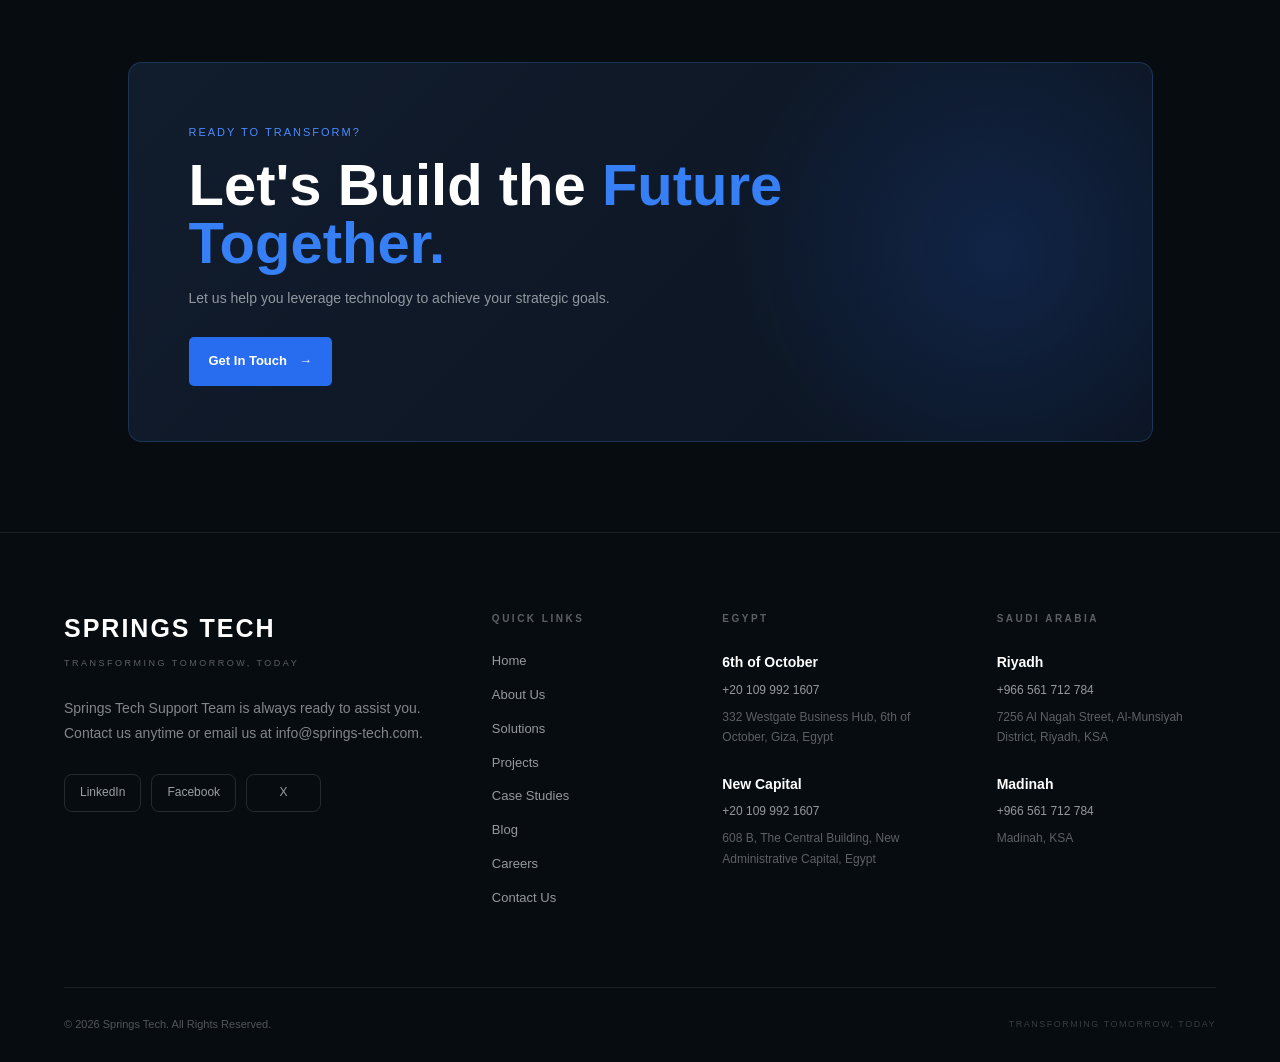
==== commit a3aff1d5: "كدة كلو تمام" ====
--- a/Home/index.html
+++ b/Home/index.html
@@ -1,84 +1,32 @@
 <!DOCTYPE html>
 <html lang="en">
 
-
 <head>
+
     <meta charset="UTF-8">
+
     <meta name="viewport" content="width=device-width, initial-scale=1.0">
 
     <title>Springs Tech | Transforming Tomorrow, Today</title>
 
-  <link rel="stylesheet" href="../Navbar/navbar.css">
-<link rel="stylesheet" href="../CTA/cta.css">
-<link rel="stylesheet" href="../Footer/footer.css">
-<link rel="stylesheet" href="home.css">
+    <link rel="stylesheet" href="../Navbar/navbar.css">
+    <link rel="stylesheet" href="../CTA/cta.css">
+    <link rel="stylesheet" href="../Footer/footer.css">
+
+    <link rel="stylesheet" href="home.css">
 
 </head>
 
 
 <body>
+
 
     <!-- =========================
          NAVBAR
     ========================== -->
 
-    <header class="navbar">
-
-        <div class="navbar-container">
-
-            <a href="index.html" class="logo">
-                SPRINGS TECH
-            </a>
-
-            <nav class="nav-menu">
-
-                <a href="index.html" class="nav-link active">
-                    Home
-                </a>
-
-                <a href="pages/about.html" class="nav-link">
-                    About Us
-                </a>
-
-                <a href="pages/solutions.html" class="nav-link">
-                    Solutions
-                </a>
-
-                <a href="pages/projects.html" class="nav-link">
-                    Projects
-                </a>
-
-                <a href="pages/case-studies.html" class="nav-link">
-                    Case Studies
-                </a>
-
-                <a href="pages/blog.html" class="nav-link">
-                    Blog
-                </a>
-
-                <a href="pages/careers.html" class="nav-link">
-                    Careers
-                </a>
-
-            </nav>
-
-            <a href="pages/contact.html" class="contact-btn">
-                Contact Us
-            </a>
-
-            <button
-                class="menu-toggle"
-                id="menuToggle"
-                aria-label="Open navigation menu"
-            >
-                <span></span>
-                <span></span>
-                <span></span>
-            </button>
-
-        </div>
-
-    </header>
+    <div id="navbar"></div>
+
 
 
     <!-- =========================
@@ -116,7 +64,7 @@
                     </a>
 
                     <a
-                        href="pages/contact.html"
+                        href="../Contact/contact.html"
                         class="hero-btn secondary"
                     >
                         Get In Touch
@@ -209,6 +157,7 @@
         </div>
 
     </section>
+
 
 
     <!-- =========================
@@ -247,7 +196,7 @@
                 </p>
 
                 <a
-                    href="pages/about.html"
+                    href="../About/about.html"
                     class="about-btn"
                 >
                     Discover More
@@ -337,6 +286,7 @@
     </section>
 
 
+
     <!-- =========================
          SOLUTIONS
     ========================== -->
@@ -347,6 +297,7 @@
     >
 
         <div class="solutions-container">
+
 
             <div class="solutions-header">
 
@@ -370,6 +321,7 @@
             </div>
 
 
+
             <div class="solutions-grid">
 
 
@@ -393,7 +345,7 @@
                     </p>
 
                     <a
-                        href="pages/solutions.html"
+                        href="../Solutions/solutions.html"
                         class="solution-link"
                     >
                         Learn More
@@ -403,6 +355,7 @@
                 </div>
 
 
+
                 <!-- ODOO -->
 
                 <div class="solution-card featured">
@@ -422,7 +375,7 @@
                     </p>
 
                     <a
-                        href="pages/solutions.html"
+                        href="../Solutions/solutions.html"
                         class="solution-link"
                     >
                         Learn More
@@ -432,6 +385,7 @@
                 </div>
 
 
+
                 <!-- ZOHO -->
 
                 <div class="solution-card">
@@ -451,7 +405,7 @@
                     </p>
 
                     <a
-                        href="pages/solutions.html"
+                        href="../Solutions/solutions.html"
                         class="solution-link"
                     >
                         Learn More
@@ -461,6 +415,7 @@
                 </div>
 
 
+
                 <!-- CYBERSECURITY -->
 
                 <div class="solution-card">
@@ -480,7 +435,7 @@
                     </p>
 
                     <a
-                        href="pages/solutions.html"
+                        href="../Solutions/solutions.html"
                         class="solution-link"
                     >
                         Learn More
@@ -490,6 +445,7 @@
                 </div>
 
 
+
                 <!-- NETWORK -->
 
                 <div class="solution-card">
@@ -509,7 +465,7 @@
                     </p>
 
                     <a
-                        href="pages/solutions.html"
+                        href="../Solutions/solutions.html"
                         class="solution-link"
                     >
                         Learn More
@@ -519,6 +475,7 @@
                 </div>
 
 
+
                 <!-- MYIT -->
 
                 <div class="solution-card">
@@ -538,7 +495,7 @@
                     </p>
 
                     <a
-                        href="pages/solutions.html"
+                        href="../Solutions/solutions.html"
                         class="solution-link"
                     >
                         Learn More
@@ -547,11 +504,13 @@
 
                 </div>
 
+
             </div>
 
         </div>
 
     </section>
+
 
 
     <!-- =========================
@@ -565,6 +524,7 @@
 
         <div class="projects-container">
 
+
             <div class="projects-header">
 
                 <div class="projects-heading">
@@ -589,7 +549,7 @@
 
 
                 <a
-                    href="pages/projects.html"
+                    href="../Projects/projects.html"
                     class="projects-view-all"
                 >
                     View All Projects
@@ -599,6 +559,7 @@
             </div>
 
 
+
             <div class="projects-grid">
 
 
@@ -613,7 +574,6 @@
                         </span>
 
                     </div>
-
 
                     <div class="project-content">
 
@@ -639,6 +599,7 @@
                 </article>
 
 
+
                 <!-- PROJECT 02 -->
 
                 <article class="project-card featured">
@@ -650,7 +611,6 @@
                         </span>
 
                     </div>
-
 
                     <div class="project-content">
 
@@ -676,6 +636,7 @@
                 </article>
 
 
+
                 <!-- PROJECT 03 -->
 
                 <article class="project-card">
@@ -687,7 +648,6 @@
                         </span>
 
                     </div>
-
 
                     <div class="project-content">
 
@@ -713,6 +673,7 @@
                 </article>
 
 
+
                 <!-- PROJECT 04 -->
 
                 <article class="project-card">
@@ -724,7 +685,6 @@
                         </span>
 
                     </div>
-
 
                     <div class="project-content">
 
@@ -750,6 +710,7 @@
                 </article>
 
 
+
                 <!-- PROJECT 05 -->
 
                 <article class="project-card">
@@ -761,7 +722,6 @@
                         </span>
 
                     </div>
-
 
                     <div class="project-content">
 
@@ -787,6 +747,7 @@
                 </article>
 
 
+
                 <!-- PROJECT 06 -->
 
                 <article class="project-card">
@@ -798,7 +759,6 @@
                         </span>
 
                     </div>
-
 
                     <div class="project-content">
 
@@ -824,6 +784,7 @@
                 </article>
 
 
+
                 <!-- PROJECT 07 -->
 
                 <article class="project-card">
@@ -835,7 +796,6 @@
                         </span>
 
                     </div>
-
 
                     <div class="project-content">
 
@@ -861,6 +821,7 @@
                 </article>
 
 
+
                 <!-- PROJECT 08 -->
 
                 <article class="project-card">
@@ -872,7 +833,6 @@
                         </span>
 
                     </div>
-
 
                     <div class="project-content">
 
@@ -898,6 +858,7 @@
                 </article>
 
 
+
                 <!-- PROJECT 09 -->
 
                 <article class="project-card">
@@ -909,7 +870,6 @@
                         </span>
 
                     </div>
-
 
                     <div class="project-content">
 
@@ -934,234 +894,36 @@
 
                 </article>
 
+
             </div>
 
         </div>
 
     </section>
+
 
 
     <!-- =========================
          CTA
     ========================== -->
 
-    <section class="cta-section">
-
-        <div class="cta-container">
-
-            <div class="cta-content">
-
-                <span class="cta-label">
-                    READY TO TRANSFORM?
-                </span>
-
-                <h2>
-                    Let's Build the
-                    <span>Future Together.</span>
-                </h2>
-
-                <p>
-                    Let us help you leverage technology to achieve
-                    your strategic goals.
-                </p>
-
-                <a
-                    href="pages/contact.html"
-                    class="cta-button"
-                >
-                    Get In Touch
-                    <span>→</span>
-                </a>
-
-            </div>
-
-        </div>
-
-    </section>
+    <div id="cta"></div>
+
 
 
     <!-- =========================
          FOOTER
     ========================== -->
 
-    <footer class="footer">
-
-        <div class="footer-container">
-
-
-            <div class="footer-brand">
-
-                <a href="index.html" class="footer-logo">
-                    SPRINGS TECH
-                </a>
-
-                <p>
-                    TRANSFORMING TOMORROW, TODAY
-                </p>
-
-                <p class="footer-description">
-                    Springs Tech Support Team is always ready
-                    to assist you. Contact us anytime or email us
-                    at info@springs-tech.com.
-                </p>
-
-            </div>
-
-
-            <div class="footer-column">
-
-                <h3>
-                    Egypt
-                </h3>
-
-                <p>
-                    <strong>6th of October</strong>
-                </p>
-
-                <p>
-                    +20 109 992 1607
-                </p>
-
-                <p>
-                    332 Westgate Business Hub,
-                    6th of October, Giza, Egypt
-                </p>
-
-                <br>
-
-                <p>
-                    <strong>New Capital</strong>
-                </p>
-
-                <p>
-                    +20 109 992 1607
-                </p>
-
-                <p>
-                    608 B, The Central Building,
-                    New Administrative Capital, Egypt
-                </p>
-
-            </div>
-
-
-            <div class="footer-column">
-
-                <h3>
-                    Saudi Arabia
-                </h3>
-
-                <p>
-                    <strong>Madinah</strong>
-                </p>
-
-                <p>
-                    +966 561 712 784
-                </p>
-
-                <p>
-                    Madinah, KSA
-                </p>
-
-                <br>
-
-                <p>
-                    <strong>Riyadh</strong>
-                </p>
-
-                <p>
-                    +966 561 712 784
-                </p>
-
-                <p>
-                    7256 Al Nagah Street,
-                    Al-Munsiyah District,
-                    Riyadh, KSA
-                </p>
-
-            </div>
-
-
-            <div class="footer-column">
-
-                <h3>
-                    Quick Links
-                </h3>
-
-                <a href="pages/about.html">
-                    About Us
-                </a>
-
-                <a href="#solutions">
-                    Solutions
-                </a>
-
-                <a href="#projects">
-                    Projects
-                </a>
-
-                <a href="pages/case-studies.html">
-                    Case Studies
-                </a>
-
-                <a href="pages/blog.html">
-                    Blog
-                </a>
-
-                <a href="pages/careers.html">
-                    Careers
-                </a>
-
-                <a href="pages/contact.html">
-                    Contact Us
-                </a>
-
-            </div>
-
-        </div>
-
-
-        <div class="footer-bottom">
-
-            <p>
-                © 2026 Springs Tech. All Rights Reserved.
-            </p>
-
-            <div class="footer-social">
-
-                <a
-                    href="https://www.linkedin.com/"
-                    target="_blank"
-                >
-                    LinkedIn
-                </a>
-
-                <a
-                    href="https://www.facebook.com/"
-                    target="_blank"
-                >
-                    Facebook
-                </a>
-
-                <a
-                    href="https://x.com/"
-                    target="_blank"
-                >
-                    X
-                </a>
-
-            </div>
-
-        </div>
-
-    </footer>
-
-
-    <!-- =========================ؤ
+    <div id="footer"></div>
+
+
+
+    <!-- =========================
          JAVASCRIPT
     ========================== -->
 
-    <script src="js/navbar.js"></script>
+    <script src="../Navbar/navbar.js"></script>
 
 </body>
 
--- a/CTA/cta.css
+++ b/CTA/cta.css
@@ -1,143 +1,82 @@
-/* =========================
-   CTA SECTION
-========================= */
-
 .cta-section {
-    padding: 100px 7%;
-    background: #080c11;
+    padding: 90px 0;
+    background: #070c11;
 }
 
 .cta-container {
-    max-width: 1400px;
-    margin: 0 auto;
+    width: min(1025px, 90%);
+    min-height: 260px;
+    margin: auto;
+    padding: 55px 60px;
+
+    display: flex;
+    align-items: center;
+
+    background:
+        radial-gradient(
+            circle at 85% 50%,
+            rgba(39, 110, 255, .16),
+            transparent 30%
+        ),
+        linear-gradient(135deg, #111c2d, #0b1421);
+
+    border: 1px solid rgba(70, 130, 220, .25);
+    border-radius: 14px;
 }
 
 .cta-content {
-    position: relative;
-    overflow: hidden;
-    padding: 75px 80px;
-    border: 1px solid #263343;
-    border-radius: 16px;
-    background:
-        radial-gradient(
-            circle at 85% 50%,
-            rgba(37, 99, 235, 0.18),
-            transparent 35%
-        ),
-        linear-gradient(
-            135deg,
-            #111a25,
-            #0d131b
-        );
-}
-
-.cta-content::before {
-    content: "";
-    position: absolute;
-    width: 280px;
-    height: 280px;
-    right: -100px;
-    top: -100px;
-    border: 1px solid rgba(59, 130, 246, 0.15);
-    border-radius: 50%;
-}
-
-.cta-content::after {
-    content: "";
-    position: absolute;
-    width: 180px;
-    height: 180px;
-    right: 40px;
-    bottom: -100px;
-    border: 1px solid rgba(59, 130, 246, 0.1);
-    border-radius: 50%;
+    max-width: 700px;
 }
 
 .cta-label {
-    position: relative;
-    z-index: 2;
-    display: block;
-    margin-bottom: 18px;
-    color: #3b82f6;
-    font-size: 13px;
-    font-weight: 700;
-    letter-spacing: 2.5px;
+    font-size: 11px;
+    letter-spacing: 2px;
+    color: #4b8cff;
 }
 
 .cta-content h2 {
-    position: relative;
-    z-index: 2;
-    max-width: 800px;
-    margin-bottom: 20px;
-    color: #ffffff;
-    font-size: clamp(38px, 5vw, 65px);
-    line-height: 1.08;
-    letter-spacing: -1.5px;
+    margin: 12px 0 15px;
+    font-size: clamp(35px, 5vw, 58px);
+    line-height: 1;
+    color: #fff;
 }
 
 .cta-content h2 span {
-    color: #3b82f6;
+    color: #367ff5;
 }
 
 .cta-content p {
-    position: relative;
-    z-index: 2;
-    max-width: 650px;
-    margin-bottom: 30px;
-    color: #929eac;
-    font-size: 17px;
-    line-height: 1.8;
+    margin: 0 0 28px;
+    color: rgba(255,255,255,.55);
+    font-size: 14px;
 }
 
 .cta-button {
-    position: relative;
-    z-index: 2;
     display: inline-flex;
     align-items: center;
     gap: 12px;
-    padding: 14px 24px;
-    border-radius: 6px;
-    background: #2563eb;
-    color: #ffffff;
-    font-size: 14px;
-    font-weight: 700;
-    transition: all 0.3s ease;
-}
 
-.cta-button span {
-    font-size: 20px;
-    transition: 0.3s ease;
+    padding: 14px 20px;
+
+    background: #286df0;
+    color: #fff;
+
+    border-radius: 5px;
+
+    text-decoration: none;
+    font-size: 13px;
+    font-weight: 600;
+
+    transition: .25s;
 }
 
 .cta-button:hover {
-    background: #1d4ed8;
+    background: #3b7df4;
     transform: translateY(-2px);
 }
 
-.cta-button:hover span {
-    transform: translateX(5px);
-}
-
-
-/* =========================
-   RESPONSIVE
-========================= */
-
-@media (max-width: 700px) {
-
-    .cta-section {
-        padding: 70px 6%;
-    }
-
-    .cta-content {
-        padding: 50px 30px;
-    }
-
-    .cta-content h2 {
-        font-size: 38px;
-    }
-
-    .cta-content p {
-        font-size: 15px;
+@media (max-width: 600px) {
+    .cta-container {
+        padding: 40px 30px;
     }
 }
--- a/Footer/footer.css
+++ b/Footer/footer.css
@@ -1,206 +1,179 @@
-/* =========================
-   FOOTER
-========================= */
-
-.footer {
-    padding: 80px 7% 25px;
-    background: #06090d;
-    border-top: 1px solid #1b2531;
+.st-footer {
+    width: 100%;
+    background: #070c11;
+    color: #fff;
+    border-top: 1px solid rgba(255,255,255,.08);
+    padding: 75px 0 0;
 }
 
-.footer-container {
-    max-width: 1400px;
-    margin: 0 auto;
+.st-footer-container {
+    width: min(1200px, 90%);
+    margin: auto;
 }
 
-
-/* =========================
-   FOOTER TOP
-========================= */
-
-.footer-top {
+.st-footer-grid {
     display: grid;
-    grid-template-columns: 1.3fr 1fr 1fr 1fr;
-    gap: 50px;
-    padding-bottom: 60px;
+    grid-template-columns: 1.7fr .8fr 1fr 1fr;
+    gap: 55px;
+    align-items: start;
+    padding-bottom: 65px;
 }
 
-.footer-brand {
-    max-width: 340px;
+.st-footer-brand h2 {
+    margin: 0 0 8px;
+    font-size: 25px;
+    font-weight: 800;
+    letter-spacing: 2px;
 }
 
-.footer-logo {
-    display: inline-block;
-    margin-bottom: 18px;
-    color: #ffffff;
-    font-size: 25px;
-    font-weight: 800;
-    letter-spacing: 1px;
+.st-footer-brand > span {
+    display: block;
+    margin-bottom: 25px;
+    font-size: 9px;
+    letter-spacing: 2.5px;
+    color: rgba(255,255,255,.35);
 }
 
-.footer-tagline {
-    margin-bottom: 15px;
-    color: #3b82f6;
-    font-size: 13px;
-    font-weight: 700;
-    letter-spacing: 1.5px;
+.st-footer-brand p {
+    max-width: 370px;
+    margin: 0;
+    font-size: 14px;
+    line-height: 1.8;
+    color: rgba(255,255,255,.5);
 }
 
-.footer-description {
-    color: #7f8a98;
-    font-size: 14px;
-    line-height: 1.8;
+.st-social {
+    display: flex;
+    gap: 10px;
+    margin-top: 28px;
 }
 
-
-/* =========================
-   FOOTER COLUMNS
-========================= */
-
-.footer-column h3 {
-    margin-bottom: 20px;
-    color: #ffffff;
-    font-size: 16px;
-}
-
-.footer-column p {
-    margin-bottom: 8px;
-    color: #7f8a98;
-    font-size: 13px;
-    line-height: 1.7;
-}
-
-.footer-column p strong {
-    color: #dce2ea;
-}
-
-.footer-column a {
-    display: block;
-    width: fit-content;
-    margin-bottom: 10px;
-    color: #7f8a98;
-    font-size: 14px;
-    transition: 0.3s ease;
-}
-
-.footer-column a:hover {
-    color: #3b82f6;
-}
-
-
-/* =========================
-   FOOTER LOCATIONS
-========================= */
-
-.footer-location {
-    margin-bottom: 22px;
-}
-
-.footer-location h4 {
-    margin-bottom: 7px;
-    color: #ffffff;
-    font-size: 14px;
-}
-
-.footer-location p {
-    margin-bottom: 4px;
-}
-
-
-/* =========================
-   SOCIAL
-========================= */
-
-.footer-social {
-    display: flex;
-    gap: 10px;
-    flex-wrap: wrap;
-}
-
-.footer-social a {
+.st-social a {
     display: flex;
     align-items: center;
     justify-content: center;
-    width: 38px;
+    min-width: 75px;
     height: 38px;
-    margin: 0;
-    border: 1px solid #273241;
-    border-radius: 6px;
-    color: #8995a4;
+    padding: 0 15px;
+    border: 1px solid rgba(255,255,255,.12);
+    border-radius: 8px;
+    color: rgba(255,255,255,.6);
     font-size: 12px;
-    transition: 0.3s ease;
+    text-decoration: none;
+    transition: .25s;
 }
 
-.footer-social a:hover {
-    border-color: #3b82f6;
-    background: rgba(37, 99, 235, 0.1);
-    color: #3b82f6;
+.st-social a:hover {
+    color: #fff;
+    background: rgba(255,255,255,.06);
+    border-color: rgba(255,255,255,.25);
+    transform: translateY(-2px);
 }
 
+.st-footer-column {
+    display: flex;
+    flex-direction: column;
+    align-items: flex-start;
+}
 
-/* =========================
-   FOOTER BOTTOM
-========================= */
+.st-footer-column h3 {
+    margin: 3px 0 24px;
+    font-size: 10px;
+    font-weight: 700;
+    letter-spacing: 2.5px;
+    color: rgba(255,255,255,.35);
+}
 
-.footer-bottom {
+.st-footer-column > a {
+    margin-bottom: 13px;
+    color: rgba(255,255,255,.58);
+    font-size: 13px;
+    text-decoration: none;
+    transition: .2s;
+}
+
+.st-footer-column > a:hover {
+    color: #fff;
+    transform: translateX(4px);
+}
+
+.st-location {
+    margin-bottom: 25px;
+}
+
+.st-location h4 {
+    margin: 0 0 7px;
+    font-size: 14px;
+    font-weight: 600;
+    color: #fff;
+}
+
+.st-location a {
+    display: block;
+    margin-bottom: 7px;
+    font-size: 12px;
+    color: rgba(255,255,255,.58);
+    text-decoration: none;
+}
+
+.st-location p {
+    max-width: 230px;
+    margin: 0;
+    font-size: 12px;
+    line-height: 1.7;
+    color: rgba(255,255,255,.35);
+}
+
+.st-footer-bottom {
+    min-height: 75px;
     display: flex;
     align-items: center;
     justify-content: space-between;
-    gap: 20px;
-    padding-top: 25px;
-    border-top: 1px solid #1b2531;
+    border-top: 1px solid rgba(255,255,255,.08);
 }
 
-.footer-bottom p {
-    color: #626d7a;
-    font-size: 12px;
+.st-footer-bottom p {
+    margin: 0;
+    font-size: 11px;
+    color: rgba(255,255,255,.3);
 }
 
-.footer-bottom-links {
-    display: flex;
-    gap: 20px;
+.st-footer-bottom span {
+    font-size: 9px;
+    letter-spacing: 1.5px;
+    color: rgba(255,255,255,.2);
 }
 
-.footer-bottom-links a {
-    color: #626d7a;
-    font-size: 12px;
-    transition: 0.3s ease;
-}
+@media (max-width: 1000px) {
+    .st-footer-grid {
+        grid-template-columns: 1fr 1fr;
+        gap: 45px;
+    }
 
-.footer-bottom-links a:hover {
-    color: #3b82f6;
-}
-
-
-/* =========================
-   RESPONSIVE
-========================= */
-
-@media (max-width: 1000px) {
-
-    .footer-top {
-        grid-template-columns: repeat(2, 1fr);
-        gap: 40px;
+    .st-footer-brand {
+        grid-column: 1 / -1;
     }
 }
 
 @media (max-width: 600px) {
-
-    .footer {
-        padding: 65px 6% 25px;
+    .st-footer {
+        padding-top: 55px;
     }
 
-    .footer-top {
+    .st-footer-grid {
         grid-template-columns: 1fr;
-        gap: 35px;
+        gap: 40px;
     }
 
-    .footer-bottom {
+    .st-footer-brand {
+        grid-column: auto;
+    }
+
+    .st-footer-bottom {
+        min-height: auto;
+        padding: 22px 0;
         flex-direction: column;
         align-items: flex-start;
-    }
-
-    .footer-bottom-links {
-        flex-wrap: wrap;
+        gap: 8px;
     }
 }
